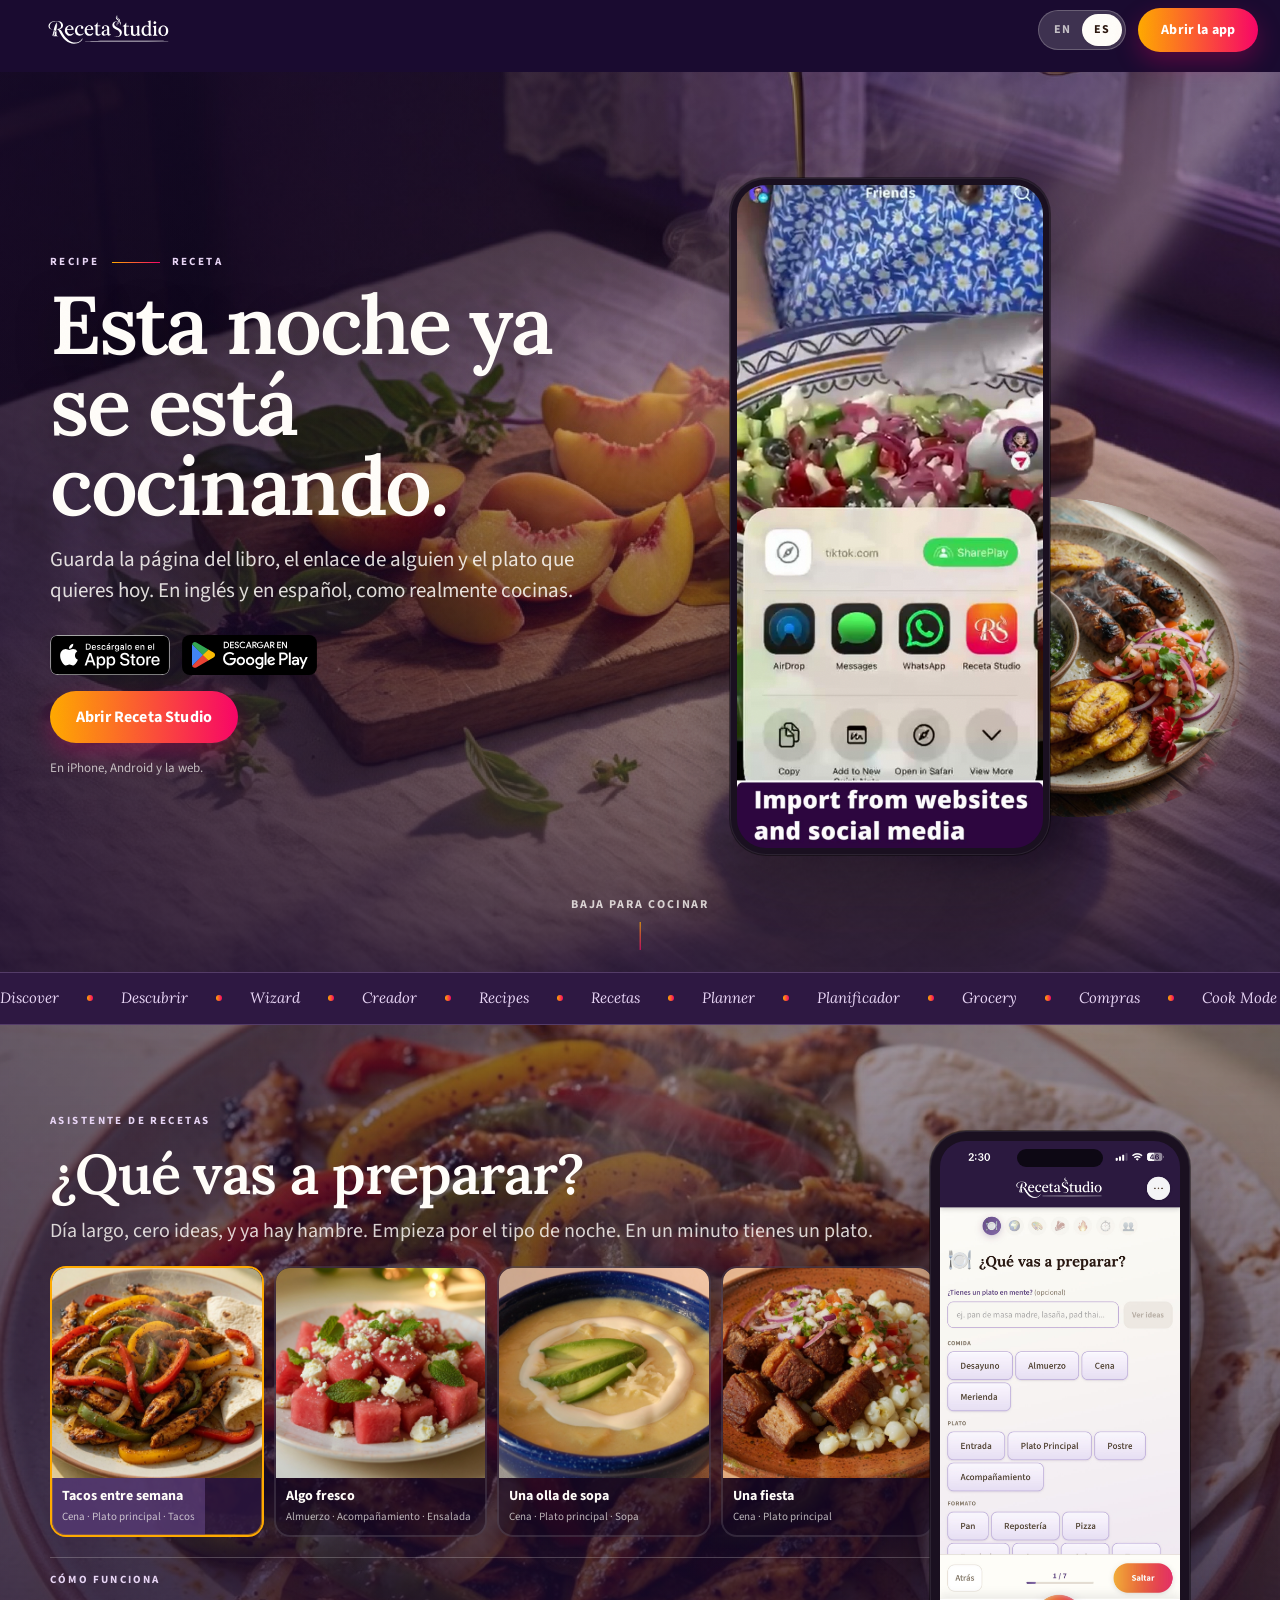
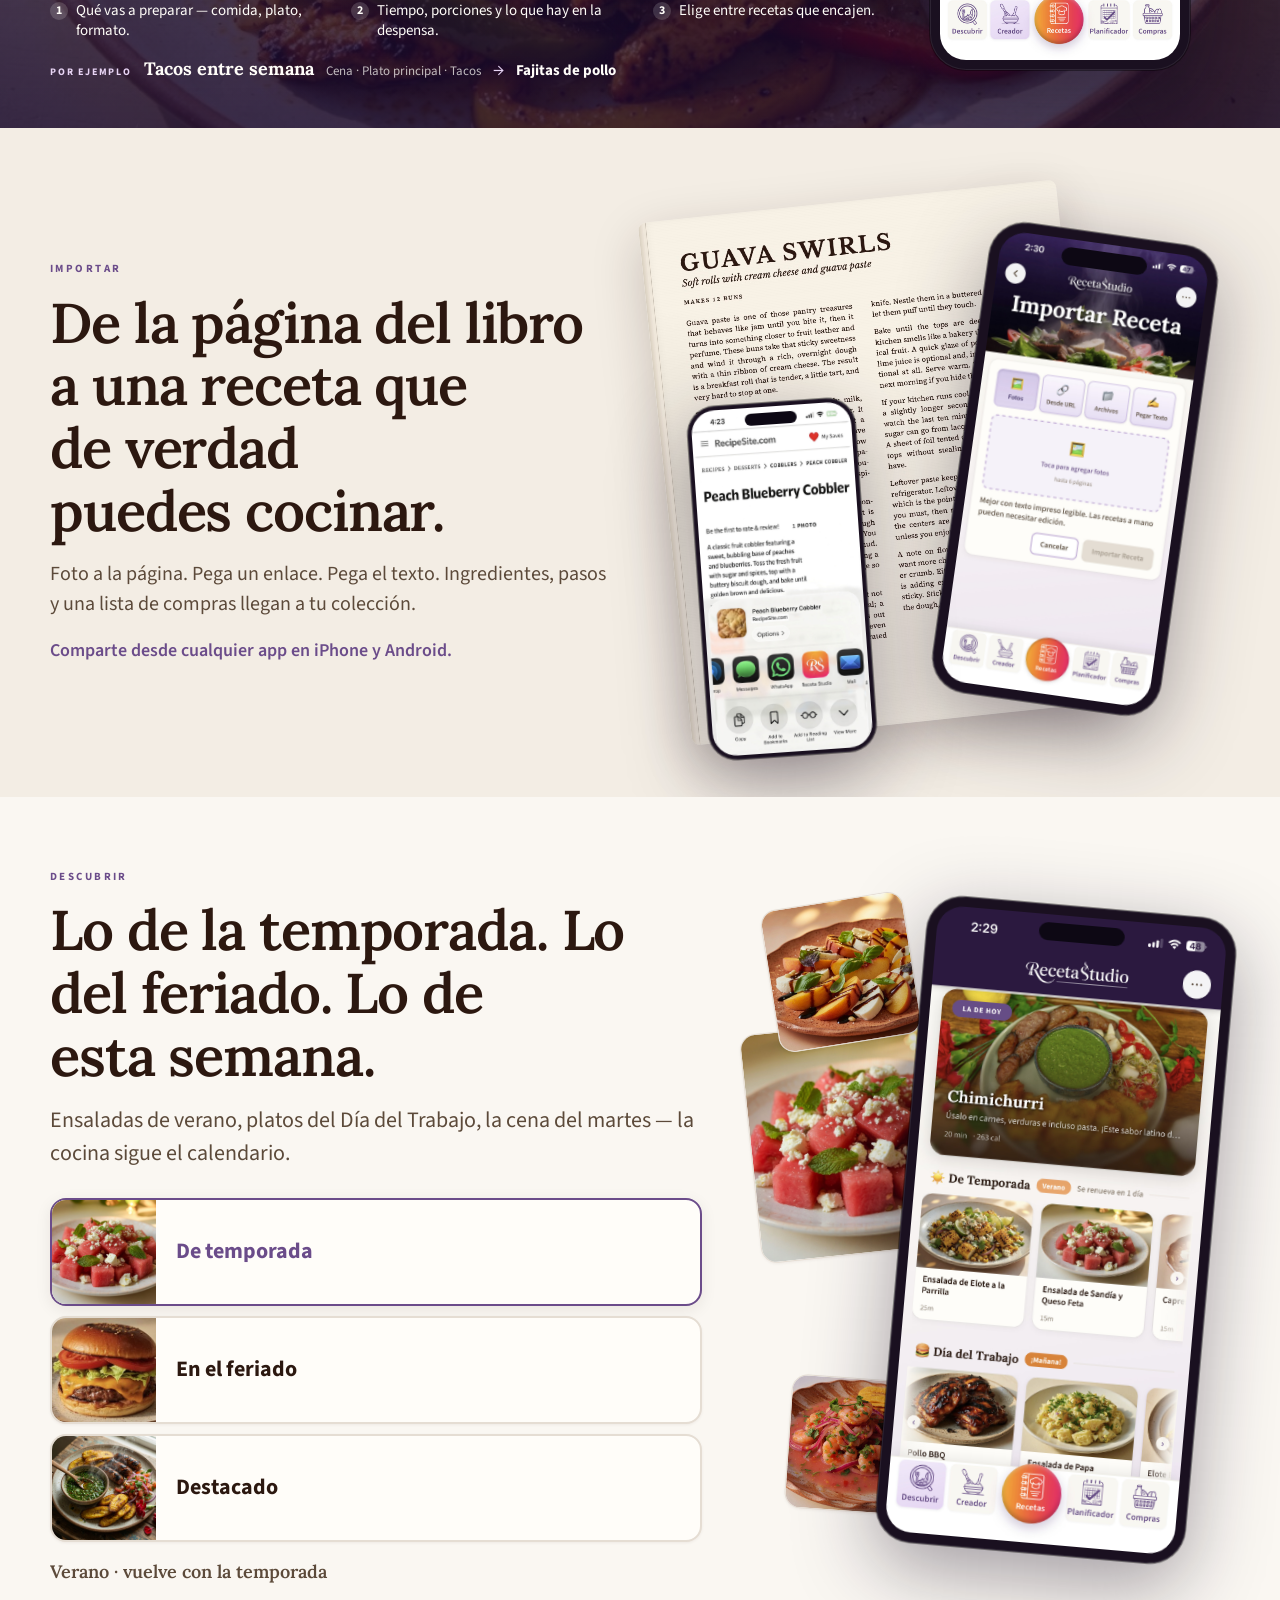
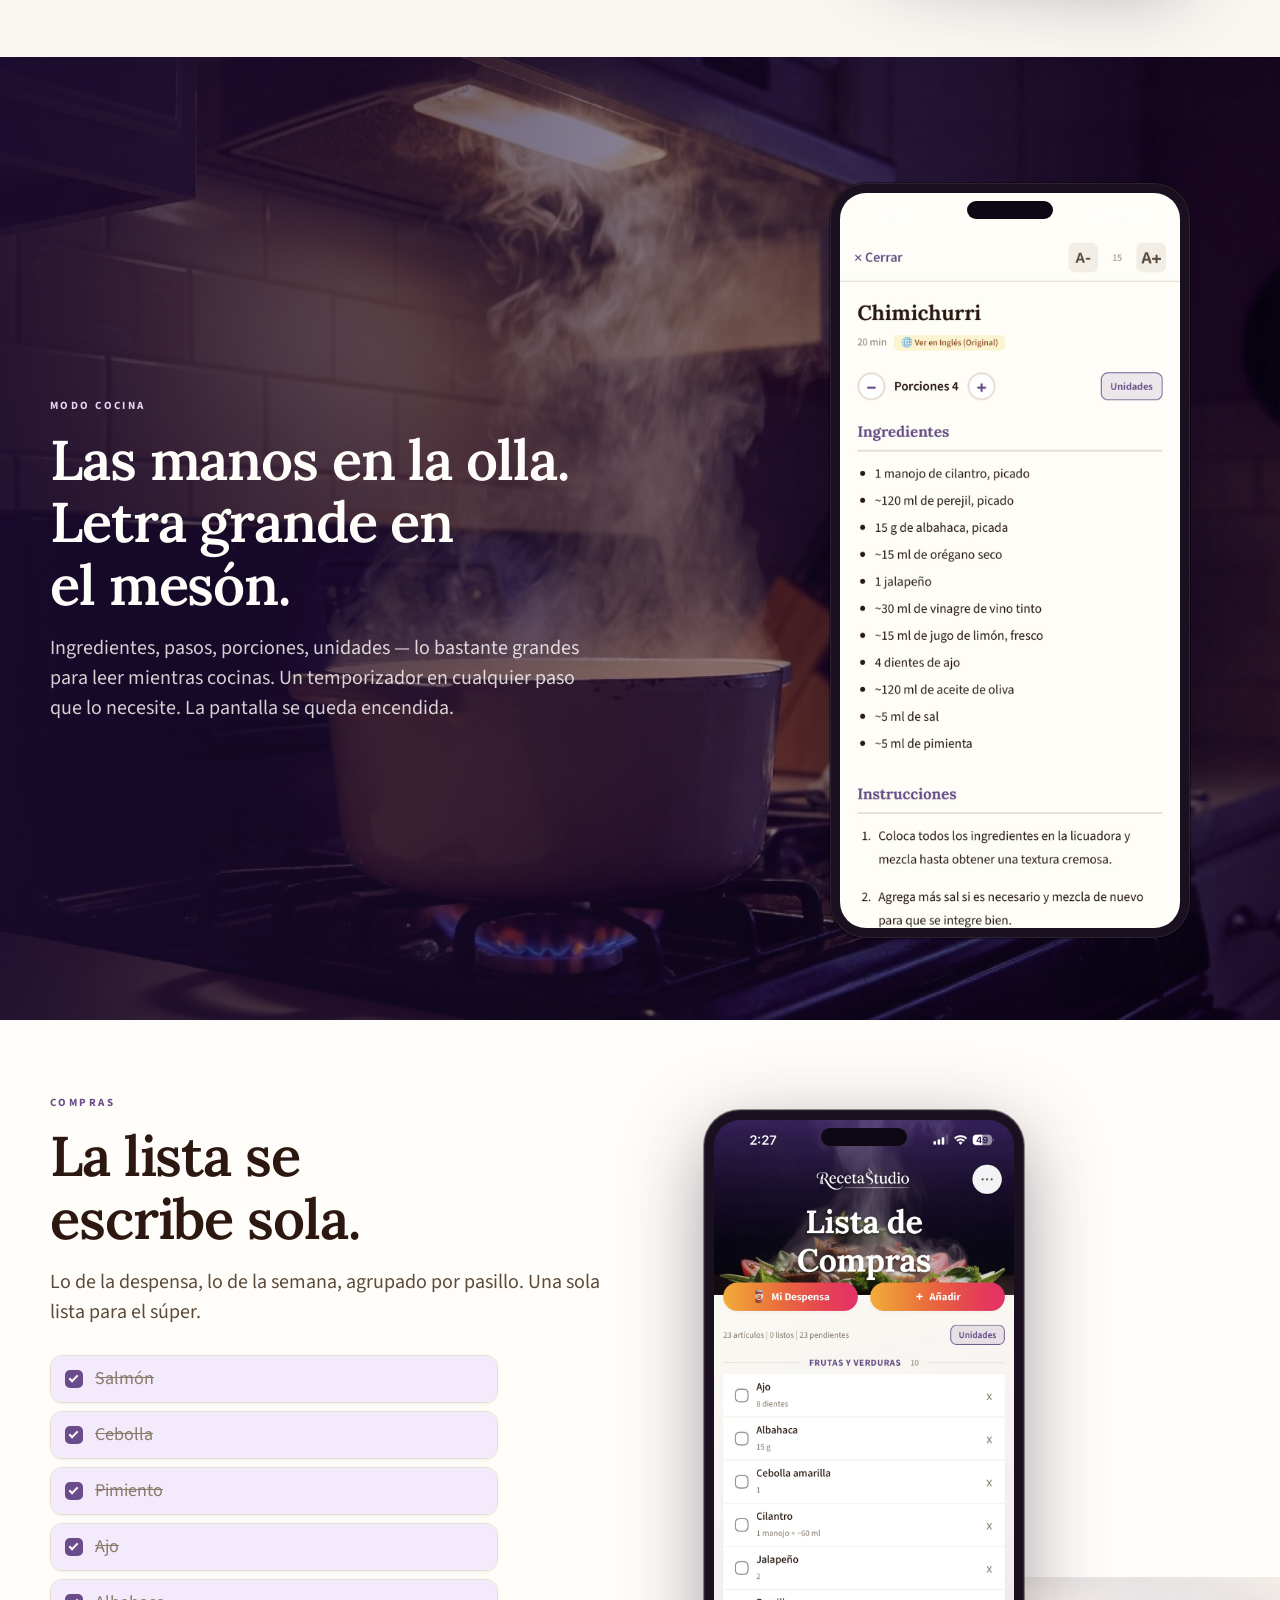
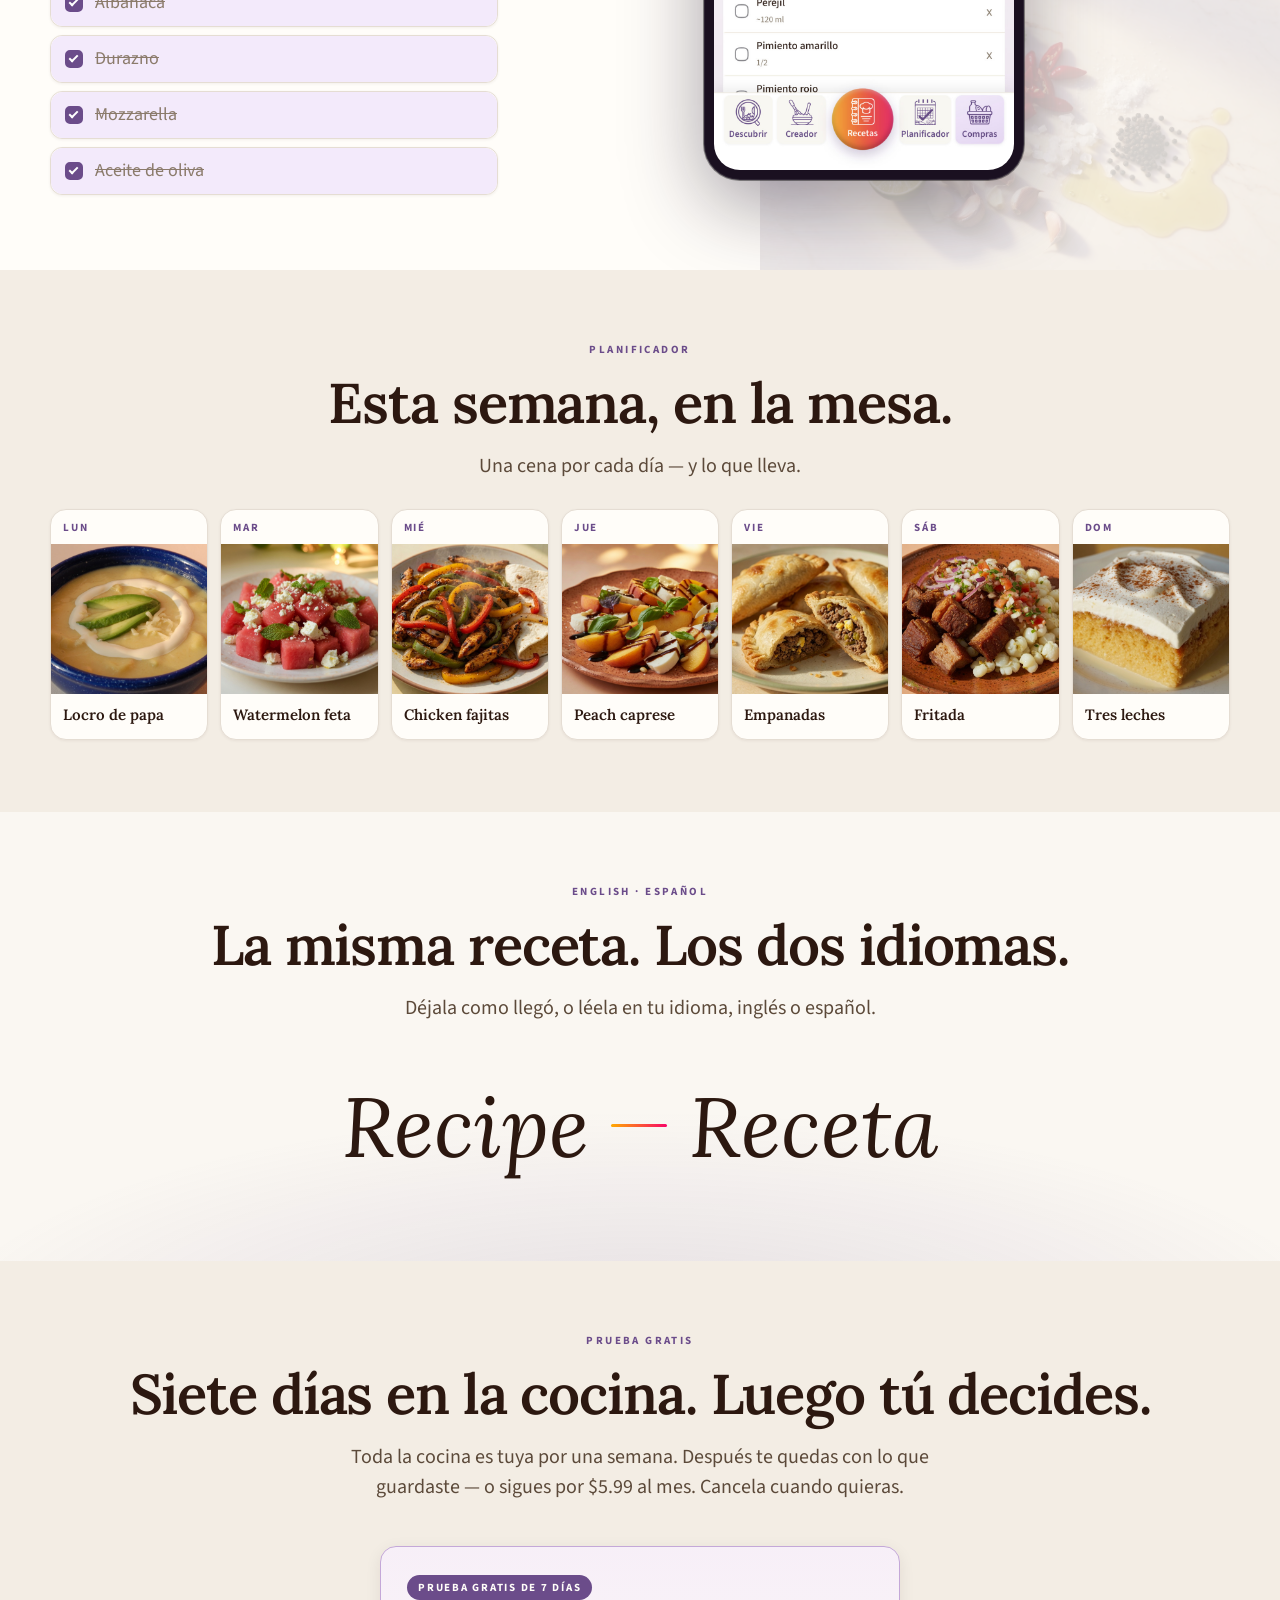
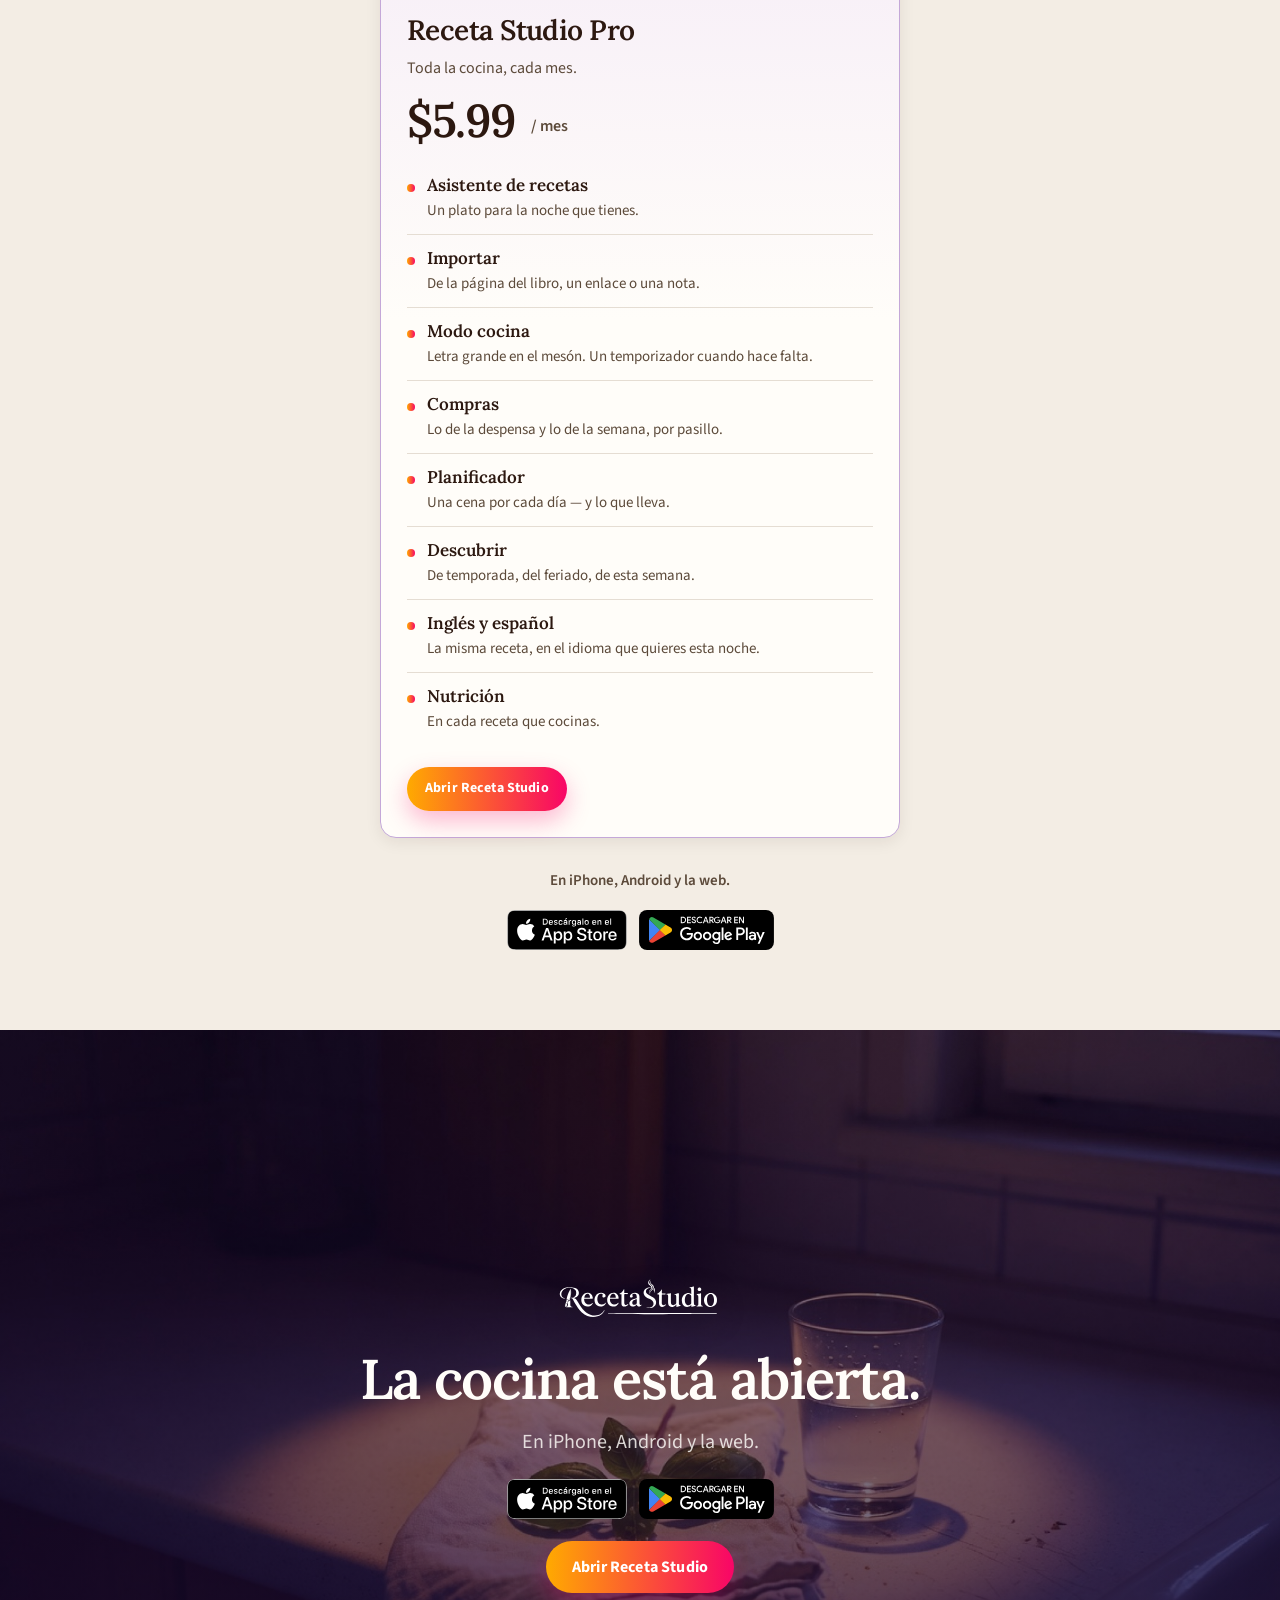
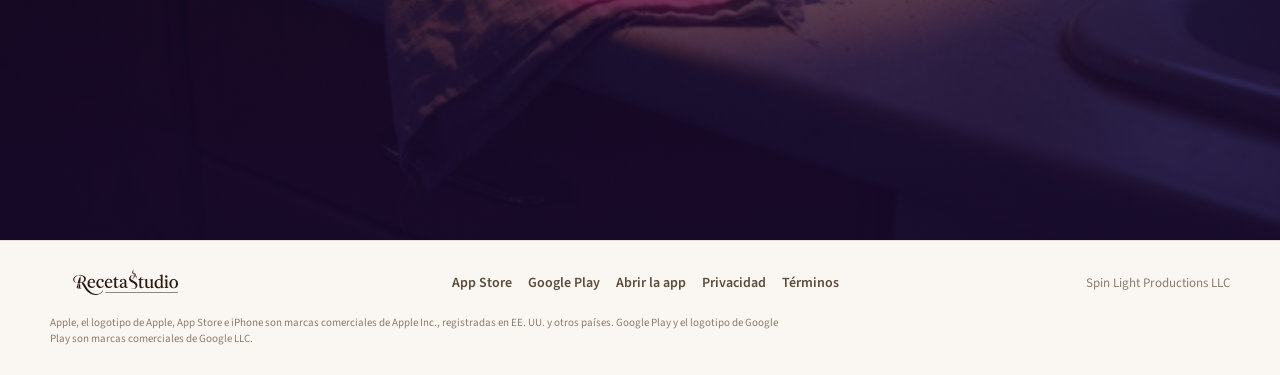
==== es/index.html @ 547cbaa6 "Add crawlable Spanish URL, app schema, and a proper share card. English stays at / and Spanish at /e" ====
<!DOCTYPE html>
<html lang="es-419">
<head>
  <meta charset="utf-8" />
  <meta name="viewport" content="width=device-width, initial-scale=1, viewport-fit=cover" />
  <base href="/" />
  <script>window.__LANG="es";</script>
  <title>Receta Studio — Recipe, conoce Receta</title>
  <meta name="description" content="Guarda la página del libro, el enlace de alguien y el plato que quieres hoy. Receta Studio es una cocina bilingüe para cocinar en inglés y en español — ahora en el App Store, Google Play y la web." />
  <meta name="theme-color" content="#1a0b30" />
  <meta name="apple-mobile-web-app-status-bar-style" content="black" />
  <meta name="color-scheme" content="dark" />
  <link rel="canonical" href="https://recetastudio.com/es/" />
  <link rel="alternate" hreflang="en-US" href="https://recetastudio.com/" />
  <link rel="alternate" hreflang="en" href="https://recetastudio.com/" />
  <link rel="alternate" hreflang="es-419" href="https://recetastudio.com/es/" />
  <link rel="alternate" hreflang="es" href="https://recetastudio.com/es/" />
  <link rel="alternate" hreflang="x-default" href="https://recetastudio.com/" />
  <link rel="preload" as="image" href="/assets/atmosphere/hero-dusk.jpg" media="(min-width: 721px)" />
  <link rel="preload" as="image" href="/assets/atmosphere/hero-steam.jpg" media="(max-width: 720px)" />

  <meta property="og:type" content="website" />
  <meta property="og:site_name" content="Receta Studio" />
  <meta property="og:locale" content="es_419" />
  <meta property="og:locale:alternate" content="en_US" />
  <meta property="og:title" content="Receta Studio — Recipe, conoce Receta" />
  <meta property="og:description" content="Dos idiomas. Una cocina. Ahora en el App Store, Google Play y la web." />
  <meta property="og:image" content="https://recetastudio.com/assets/brand/og-card.jpg" />
  <meta property="og:image:width" content="1200" />
  <meta property="og:image:height" content="630" />
  <meta property="og:image:alt" content="Un plato de chimichurri, plátanos y chorizo a la parrilla." />
  <meta property="og:url" content="https://recetastudio.com/es/" />
  <meta name="twitter:card" content="summary_large_image" />
  <meta name="twitter:title" content="Receta Studio — Recipe, conoce Receta" />
  <meta name="twitter:description" content="Dos idiomas. Una cocina. Ahora en el App Store, Google Play y la web." />
  <meta name="twitter:image" content="https://recetastudio.com/assets/brand/og-card.jpg" />
  <meta name="twitter:image:alt" content="Un plato de chimichurri, plátanos y chorizo a la parrilla." />

  <script type="application/ld+json" id="schema">
  {"@context":"https://schema.org","@graph":[{"@type":"Organization","@id":"https://recetastudio.com/#org","name":"Spin Light Productions LLC","url":"https://recetastudio.com/","logo":"https://recetastudio.com/assets/brand/icon.png"},{"@type":"WebSite","@id":"https://recetastudio.com/#website","url":"https://recetastudio.com/","name":"Receta Studio","inLanguage":["en-US","es-419"],"publisher":{"@id":"https://recetastudio.com/#org"}},{"@type":"SoftwareApplication","@id":"https://recetastudio.com/#app","name":"Receta Studio","applicationCategory":"LifestyleApplication","operatingSystem":"iOS, Android, Web","url":"https://recetastudio.com/","image":"https://recetastudio.com/assets/brand/og-card.jpg","description":"Guarda la página del libro, el enlace de alguien y el plato que quieres hoy. Receta Studio es una cocina bilingüe para cocinar en inglés y en español — ahora en el App Store, Google Play y la web.","inLanguage":["en-US","es-419"],"offers":{"@type":"Offer","price":"5.99","priceCurrency":"USD"},"author":{"@id":"https://recetastudio.com/#org"},"downloadUrl":["https://apps.apple.com/app/receta-studio/id6775508328","https://play.google.com/store/apps/details?id=com.spinlightproductions.recetastudio","https://app.recetastudio.com"],"sameAs":["https://apps.apple.com/app/receta-studio/id6775508328","https://play.google.com/store/apps/details?id=com.spinlightproductions.recetastudio"]}]}
  </script>

  <link rel="icon" type="image/png" sizes="32x32" href="/assets/brand/favicon-32.png" />
  <link rel="icon" type="image/png" sizes="16x16" href="/assets/brand/favicon-16.png" />
  <link rel="apple-touch-icon" href="/assets/brand/apple-touch-icon.png" />

  <link rel="preconnect" href="https://fonts.googleapis.com" />
  <link rel="preconnect" href="https://fonts.gstatic.com" crossorigin />
  <link href="https://fonts.googleapis.com/css2?family=Lora:ital,wght@0,500;0,600;0,700;1,500;1,600&family=Source+Sans+3:ital,wght@0,400;0,500;0,600;0,700;1,400&display=swap" rel="stylesheet" />
  <link rel="stylesheet" href="/css/site.css?v=20260906i" />
</head>
<body class="is-loading">
  <div class="loader" id="loader" aria-hidden="true">
    <img src="./assets/brand/icon.png" alt="" width="88" height="88" />
    <p>Receta Studio</p>
  </div>

  <a class="skip" href="#main">Skip to content</a>

  <header class="nav" id="nav">
    <a class="nav-brand" href="#top" aria-label="Receta Studio">
      <img class="nav-logo nav-logo-light" src="./assets/brand/logo-white.svg" alt="Receta Studio" />
      <img class="nav-logo nav-logo-ink" src="./assets/brand/logo-ink.svg" alt="" />
    </a>
    <div class="nav-end">
      <button type="button" class="lang" aria-label="English. Switch to Spanish.">
        <span class="lang-btn is-on" data-lang="en" aria-hidden="true">EN</span>
        <span class="lang-btn" data-lang="es" aria-hidden="true">ES</span>
      </button>
      <a class="btn btn-cta nav-cta" href="https://app.recetastudio.com">
        <span class="nav-cta-slot">
          <span class="nav-cta-sizer" data-nav-sizer="en" aria-hidden="true">Open the app</span>
          <span class="nav-cta-sizer" data-nav-sizer="es" aria-hidden="true">Abrir la app</span>
          <span class="nav-cta-live" data-i18n="nav.open">Open the app</span>
        </span>
      </a>
    </div>
  </header>

  <main id="main">
    <section class="hero" id="top">
      <div class="hero-media" aria-hidden="true">
        <picture>
          <source media="(max-width: 720px)" srcset="./assets/atmosphere/hero-steam.jpg" />
          <img src="./assets/atmosphere/hero-dusk.jpg" alt="" fetchpriority="high" />
        </picture>
        <div class="hero-shade"></div>
        <canvas class="hero-steam" id="steam"></canvas>
      </div>

      <div class="hero-grid">
        <div class="hero-copy">
          <p class="kicker hero-kicker">
            <span>Recipe</span>
            <span class="kicker-rule" aria-hidden="true"></span>
            <span>Receta</span>
          </p>
          <h1 class="hero-title" data-i18n="hero.title">Tonight is already cooking.</h1>
          <p class="hero-lede" data-i18n="hero.lede">Save the page from the cookbook, the link from a friend, and the dish you want tonight. English and Spanish, the way you actually cook.</p>
          <div class="hero-actions">
            <div class="store-row" data-store-row>
              <a class="store-badge store-badge-apple" href="https://apps.apple.com/app/receta-studio/id6775508328" rel="noopener noreferrer" draggable="false">
                <img data-store="apple" src="./assets/brand/badge-app-store-en.svg" width="120" height="40" alt="Download on the App Store" draggable="false" />
              </a>
              <a class="store-badge store-badge-play" href="https://play.google.com/store/apps/details?id=com.spinlightproductions.recetastudio" rel="noopener noreferrer" draggable="false">
                <img data-store="play" src="./assets/brand/badge-google-play-en.svg" width="135" height="40" alt="Get it on Google Play" draggable="false" />
              </a>
            </div>
            <a class="btn btn-cta btn-lg" href="https://app.recetastudio.com" data-i18n="hero.cta">Open Receta Studio</a>
            <p class="hero-note" data-i18n="hero.note">On iPhone, Android, and the web.</p>
          </div>
        </div>

        <div class="hero-stage">
          <img class="hero-plate" src="./assets/atmosphere/chimichurri.jpg" alt="" />
          <figure class="device device-hero">
            <div class="device-bezel">
              <span class="device-island"></span>
              <img class="hero-loop-still" src="./assets/screens/hero-loop.jpg" alt="" />
              <video
                class="hero-loop"
                src="./assets/screens/hero-loop.mp4"
                poster="./assets/screens/hero-loop.jpg"
                autoplay
                muted
                loop
                playsinline
                webkit-playsinline
                preload="auto"
                aria-label="Receta Studio: import a recipe, cook it, and shop."
              ></video>
            </div>
          </figure>
        </div>
      </div>

      <a class="scroll-cue" href="#hook" data-i18n="hero.scroll">Scroll to cook</a>
    </section>

    <div class="tape" aria-hidden="true">
      <div class="tape-track">
        <span>Discover</span><i></i>
        <span>Descubrir</span><i></i>
        <span>Wizard</span><i></i>
        <span>Creador</span><i></i>
        <span>Recipes</span><i></i>
        <span>Recetas</span><i></i>
        <span>Planner</span><i></i>
        <span>Planificador</span><i></i>
        <span>Grocery</span><i></i>
        <span>Compras</span><i></i>
        <span>Cook Mode</span><i></i>
        <span>Modo cocina</span><i></i>
        <span>Import</span><i></i>
        <span>Importar</span><i></i>
        <span>Discover</span><i></i>
        <span>Descubrir</span><i></i>
        <span>Wizard</span><i></i>
        <span>Creador</span><i></i>
        <span>Recipes</span><i></i>
        <span>Recetas</span><i></i>
        <span>Planner</span><i></i>
        <span>Planificador</span><i></i>
        <span>Grocery</span><i></i>
        <span>Compras</span><i></i>
        <span>Cook Mode</span><i></i>
        <span>Modo cocina</span><i></i>
        <span>Import</span><i></i>
        <span>Importar</span><i></i>
      </div>
    </div>

    <section class="hook" id="hook">
      <div class="hook-bg" id="hookBg">
        <img src="./assets/food/fajitas.jpg" alt="" id="hookImg" />
        <div class="hook-bg-shade"></div>
      </div>
      <div class="wrap hook-inner hook-layout">
        <div class="hook-copy">
          <p class="kicker kicker-on-dark" data-i18n="hook.kicker">Recipe Wizard</p>
          <h2 class="display display-on-dark" data-i18n="hook.title">What are you making?</h2>
          <p class="lede lede-on-dark" data-i18n="hook.hint">Long day, empty idea, and people are already hungry. Start with the kind of night it is. You’ll have a dish in a&nbsp;minute.</p>
        </div>

        <figure class="device device-wizard">
          <div class="device-bezel">
            <span class="device-island"></span>
            <img data-screen="wizard" src="./assets/screens/wizard.jpg" alt="Recipe Wizard: What are you making? Meal, course, and format chips." />
          </div>
        </figure>

        <div class="moods" role="list">
          <button class="mood is-on" type="button" role="listitem" data-dish="tacos" aria-pressed="true">
            <span class="mood-photo"><img src="./assets/food/fajitas.jpg" alt="" /></span>
            <span class="mood-copy">
              <strong data-i18n="dish.tacos.label">Weeknight tacos</strong>
              <em data-i18n="dish.tacos.meta">Dinner · Main · Tacos</em>
            </span>
          </button>
          <button class="mood" type="button" role="listitem" data-dish="cool" aria-pressed="false">
            <span class="mood-photo"><img src="./assets/food/watermelon.jpg" alt="" /></span>
            <span class="mood-copy">
              <strong data-i18n="dish.cool.label">Something cool</strong>
              <em data-i18n="dish.cool.meta">Lunch · Side · Salad</em>
            </span>
          </button>
          <button class="mood" type="button" role="listitem" data-dish="soup" aria-pressed="false">
            <span class="mood-photo"><img src="./assets/food/locro.jpg" alt="" /></span>
            <span class="mood-copy">
              <strong data-i18n="dish.soup.label">A pot of soup</strong>
              <em data-i18n="dish.soup.meta">Dinner · Main · Soup</em>
            </span>
          </button>
          <button class="mood" type="button" role="listitem" data-dish="feast" aria-pressed="false">
            <span class="mood-photo"><img src="./assets/food/fritada.jpg" alt="" /></span>
            <span class="mood-copy">
              <strong data-i18n="dish.feast.label">A feast</strong>
              <em data-i18n="dish.feast.meta">Dinner · Main</em>
            </span>
          </button>
        </div>

        <aside class="hook-bar" id="hookCard">
          <p class="hook-card-kicker" data-i18n="hook.cardKicker">How it works</p>
          <ol class="hook-steps">
            <li data-i18n="hook.step1">What you’re making — meal, course, format.</li>
            <li data-i18n="hook.step2">Time, servings, and what’s in the pantry.</li>
            <li data-i18n="hook.step3">Choose from recipes that fit.</li>
          </ol>
          <p class="hook-example">
            <span class="hook-example-kicker" data-i18n="hook.exampleKicker">For example</span>
            <strong id="hookExampleLabel">Weeknight tacos</strong>
            <span id="hookExampleMeta">Dinner · Main · Tacos</span>
            <span class="hook-example-arrow" aria-hidden="true">→</span>
            <span id="hookExampleResult">Chicken fajitas</span>
          </p>
        </aside>
      </div>
    </section>

    <section class="chapter import" id="import">
      <div class="wrap chapter-grid">
        <div class="chapter-copy">
          <p class="kicker" data-i18n="import.kicker">Import</p>
          <h2 class="display" data-i18n="import.title">From a cookbook page to a recipe you can actually&nbsp;cook.</h2>
          <p class="lede" data-i18n="import.body">Snap the page. Paste a link. Paste the text. Ingredients, steps, and a grocery&nbsp;list land in your&nbsp;collection.</p>
          <p class="aside-line" data-i18n="import.share">Share from any app on iPhone and Android.</p>
        </div>
        <div class="import-stage">
          <figure class="book">
            <img src="./assets/cookbook/page.jpg" alt="A cookbook page for Guava Swirls, original recipe copy." />
          </figure>
          <figure class="device device-import">
            <div class="device-bezel">
              <span class="device-island"></span>
              <img data-screen="import" src="./assets/screens/import.jpg" alt="Import Recipe: Photos, From URL, Files, or Paste Text." />
            </div>
          </figure>
          <figure class="device device-share">
            <div class="device-bezel">
              <span class="device-island"></span>
              <img src="./assets/screens/share.jpg" alt="Share to Receta Studio from a recipe site on iPhone and Android." />
            </div>
          </figure>
        </div>
      </div>
    </section>

    <section class="chapter discover" id="discover">
      <div class="wrap discover-grid">
        <div class="chapter-copy">
          <p class="kicker" data-i18n="discover.kicker">Discover</p>
          <h2 class="display" data-i18n="discover.title">What’s in season. What’s on the holiday. What’s for this&nbsp;week.</h2>
          <p class="lede" data-i18n="discover.body">Summer salads, Labor Day plates, Tuesday&nbsp;dinner — the kitchen follows the&nbsp;calendar.</p>
          <div class="lenses" role="list">
            <button class="lens is-on" type="button" role="listitem" data-band="season" aria-pressed="true">
              <span class="lens-photo"><img src="./assets/food/watermelon.jpg" alt="" /></span>
              <strong data-i18n="discover.lens.season">In season</strong>
            </button>
            <button class="lens" type="button" role="listitem" data-band="holiday" aria-pressed="false">
              <span class="lens-photo"><img src="./assets/food/cheeseburger.jpg" alt="" /></span>
              <strong data-i18n="discover.lens.holiday">On the holiday</strong>
            </button>
            <button class="lens" type="button" role="listitem" data-band="featured" aria-pressed="false">
              <span class="lens-photo"><img src="./assets/atmosphere/chimichurri.jpg" alt="" /></span>
              <strong data-i18n="discover.lens.featured">Featured</strong>
            </button>
          </div>
          <p class="discover-live" id="discoverLive" data-i18n="discover.live.season" aria-live="polite">Summer · refreshes with the season</p>
        </div>
        <div class="discover-stage" data-band="season">
          <div class="rail" tabindex="0" aria-label="Dishes from Discover">
            <figure class="rail-card plate-1" data-band="season">
              <img src="./assets/food/watermelon.jpg" alt="Watermelon feta salad" />
              <figcaption>Watermelon feta</figcaption>
            </figure>
            <figure class="rail-card plate-2" data-band="season">
              <img src="./assets/food/peach-caprese.jpg" alt="Peach caprese" />
              <figcaption>Peach caprese</figcaption>
            </figure>
            <figure class="rail-card plate-3" data-band="season">
              <img src="./assets/food/ceviche.jpg" alt="Shrimp ceviche" />
              <figcaption>Ceviche de camarón</figcaption>
            </figure>
            <figure class="rail-card plate-1" data-band="holiday">
              <img src="./assets/food/cheeseburger.jpg" alt="Classic cheeseburger" />
              <figcaption>Cheeseburgers</figcaption>
            </figure>
            <figure class="rail-card plate-2" data-band="holiday">
              <img src="./assets/food/bbq-chicken.jpg" alt="BBQ chicken thighs" />
              <figcaption>BBQ chicken</figcaption>
            </figure>
            <figure class="rail-card plate-3" data-band="holiday">
              <img src="./assets/food/potato-salad.jpg" alt="Potato salad" />
              <figcaption>Potato salad</figcaption>
            </figure>
            <figure class="rail-card plate-1" data-band="featured">
              <img src="./assets/atmosphere/chimichurri.jpg" alt="Chimichurri plate" />
              <figcaption>Chimichurri</figcaption>
            </figure>
            <figure class="rail-card plate-2" data-band="featured">
              <img src="./assets/food/chiles-rellenos.jpg" alt="Chiles rellenos" />
              <figcaption>Chiles rellenos</figcaption>
            </figure>
            <figure class="rail-card plate-3" data-band="featured">
              <img src="./assets/food/tres-leches.jpg" alt="Tres leches cake" />
              <figcaption>Tres leches</figcaption>
            </figure>
          </div>
          <figure class="device device-discover">
            <div class="device-bezel">
              <span class="device-island"></span>
              <img data-screen="discover" src="./assets/screens/discover.jpg?v=20260906g" alt="Discover: Chimichurri, In Season, and Labor Day." />
            </div>
          </figure>
        </div>
      </div>
    </section>

    <section class="chapter cook" id="cook">
      <div class="cook-media" aria-hidden="true">
        <img src="./assets/atmosphere/steam-pot.jpg" alt="" />
        <div class="cook-shade"></div>
      </div>
      <div class="wrap cook-grid">
        <div class="chapter-copy">
          <p class="kicker kicker-on-dark" data-i18n="cook.kicker">Cook Mode</p>
          <h2 class="display display-on-dark" data-i18n="cook.title">Hands on the pan. Big type on the&nbsp;counter.</h2>
          <p class="lede lede-on-dark" data-i18n="cook.body">Ingredients, steps, servings, units — large enough to read while you cook. A timer on any step that needs one. The screen stays&nbsp;on.</p>
        </div>
        <figure class="device">
          <div class="device-bezel">
            <span class="device-island"></span>
            <img data-screen="cook" src="./assets/screens/cook.jpg" alt="Cook Mode for Peach Caprese: bigger type, servings, units, ingredients, and steps." />
          </div>
        </figure>
      </div>
    </section>

    <section class="chapter grocery" id="grocery">
      <div class="grocery-media" aria-hidden="true">
        <img src="./assets/atmosphere/ingredients.jpg" alt="" />
      </div>
      <div class="wrap chapter-grid grocery-grid">
        <div class="chapter-copy">
          <p class="kicker" data-i18n="grocery.kicker">Grocery</p>
          <h2 class="display" data-i18n="grocery.title">The list writes&nbsp;itself.</h2>
          <p class="lede" data-i18n="grocery.body">What’s in the pantry, what’s on the week, grouped by aisle. One list for the&nbsp;store.</p>
          <ul class="glist" id="glist">
            <li><i></i><span data-i18n="g.salmon">Salmon</span></li>
            <li><i></i><span data-i18n="g.onion">Onions</span></li>
            <li><i></i><span data-i18n="g.pepper">Bell pepper</span></li>
            <li><i></i><span data-i18n="g.garlic">Garlic</span></li>
            <li><i></i><span data-i18n="g.basil">Basil</span></li>
            <li><i></i><span data-i18n="g.peach">Peach</span></li>
            <li><i></i><span data-i18n="g.mozz">Mozzarella</span></li>
            <li><i></i><span data-i18n="g.oil">Olive oil</span></li>
          </ul>
        </div>
        <figure class="device">
          <div class="device-bezel">
            <span class="device-island"></span>
            <img data-screen="grocery" src="./assets/screens/grocery.jpg" alt="Grocery list with pantry items and shopping list." />
          </div>
        </figure>
      </div>
    </section>

    <section class="chapter plan" id="plan">
      <div class="wrap">
        <div class="chapter-copy chapter-copy-center">
          <p class="kicker" data-i18n="plan.kicker">Planner</p>
          <h2 class="display" data-i18n="plan.title">This week, on the&nbsp;table.</h2>
          <p class="lede" data-i18n="plan.body">A dinner on each&nbsp;day — and what’s in&nbsp;it.</p>
        </div>
        <div class="week" role="list">
          <article class="day" role="listitem">
            <h3 data-i18n="day.mon">Mon</h3>
            <div class="day-photo">
              <img src="./assets/food/locro.jpg" alt="" draggable="false" />
            </div>
            <p>Locro de papa</p>
          </article>
          <article class="day" role="listitem">
            <h3 data-i18n="day.tue">Tue</h3>
            <div class="day-photo">
              <img src="./assets/food/watermelon.jpg" alt="" draggable="false" />
            </div>
            <p>Watermelon feta</p>
          </article>
          <article class="day" role="listitem">
            <h3 data-i18n="day.wed">Wed</h3>
            <div class="day-photo">
              <img src="./assets/food/fajitas.jpg" alt="" draggable="false" />
            </div>
            <p>Chicken fajitas</p>
          </article>
          <article class="day" role="listitem">
            <h3 data-i18n="day.thu">Thu</h3>
            <div class="day-photo">
              <img src="./assets/food/peach-caprese.jpg" alt="" draggable="false" />
            </div>
            <p>Peach caprese</p>
          </article>
          <article class="day" role="listitem">
            <h3 data-i18n="day.fri">Fri</h3>
            <div class="day-photo">
              <img src="./assets/food/empanadas.jpg" alt="" draggable="false" />
            </div>
            <p>Empanadas</p>
          </article>
          <article class="day" role="listitem">
            <h3 data-i18n="day.sat">Sat</h3>
            <div class="day-photo">
              <img src="./assets/food/fritada.jpg" alt="" draggable="false" />
            </div>
            <p>Fritada</p>
          </article>
          <article class="day" role="listitem">
            <h3 data-i18n="day.sun">Sun</h3>
            <div class="day-photo">
              <img src="./assets/food/tres-leches.jpg" alt="" draggable="false" />
            </div>
            <p>Tres leches</p>
          </article>
        </div>
      </div>
    </section>

    <section class="bilingual" id="languages">
      <div class="wrap bilingual-grid">
        <p class="kicker" data-i18n="lang.kicker">English · Español</p>
        <h2 class="display" data-i18n="lang.title">Same&nbsp;recipe. Both&nbsp;languages.</h2>
        <p class="lede" data-i18n="lang.body">Keep it how it arrived, or read it in your native&nbsp;language, English&nbsp;or&nbsp;Spanish.</p>
        <div class="lang-pair" aria-hidden="true">
          <span>Recipe</span>
          <span class="lang-pair-rule"></span>
          <span>Receta</span>
        </div>
      </div>
    </section>

    <section class="pricing" id="pricing">
      <div class="wrap pricing-inner">
        <p class="kicker" data-i18n="price.kicker">Free Trial</p>
        <h2 class="display" data-i18n="price.title">Seven days in the&nbsp;kitchen. Then you&nbsp;decide.</h2>
        <p class="lede" data-i18n="price.body">The whole kitchen is yours for a week. After that, keep what you saved — or keep going for $5.99 a month. Cancel anytime.</p>

        <div class="price-cols">
          <article class="price-card is-pro">
            <p class="price-badge" data-i18n="price.badge">7-Day Free Trial</p>
            <h3 data-i18n="price.pro.title">Receta Studio Pro</h3>
            <p class="price-card-lede" data-i18n="price.pro.body">The whole kitchen, every month.</p>
            <p class="price-amt">$5.99 <span data-i18n="price.per">/ month</span></p>
            <ul class="price-list price-list-pro">
              <li>
                <strong data-i18n="price.feat.wizard.name">Recipe Wizard</strong>
                <span data-i18n="price.feat.wizard.body">A dish for the night you’re having.</span>
              </li>
              <li>
                <strong data-i18n="price.feat.import.name">Import</strong>
                <span data-i18n="price.feat.import.body">From a cookbook page, a link, or a note.</span>
              </li>
              <li>
                <strong data-i18n="price.feat.cook.name">Cook Mode</strong>
                <span data-i18n="price.feat.cook.body">Big type on the counter. A timer when you need one.</span>
              </li>
              <li>
                <strong data-i18n="price.feat.grocery.name">Grocery</strong>
                <span data-i18n="price.feat.grocery.body">What’s in the pantry and on the week, by aisle.</span>
              </li>
              <li>
                <strong data-i18n="price.feat.plan.name">Planner</strong>
                <span data-i18n="price.feat.plan.body">Dinner on each day — and what’s in it.</span>
              </li>
              <li>
                <strong data-i18n="price.feat.discover.name">Discover</strong>
                <span data-i18n="price.feat.discover.body">In season, on the holiday, for this week.</span>
              </li>
              <li>
                <strong data-i18n="price.feat.lang.name">English and Spanish</strong>
                <span data-i18n="price.feat.lang.body">The same recipe, in the language you want tonight.</span>
              </li>
              <li>
                <strong data-i18n="price.feat.nutrition.name">Nutrition</strong>
                <span data-i18n="price.feat.nutrition.body">On every recipe you cook.</span>
              </li>
            </ul>
            <a class="btn btn-cta" href="https://app.recetastudio.com" data-i18n="price.cta">Open Receta Studio</a>
          </article>
        </div>

        <p class="pricing-note" data-i18n="price.note">On iPhone, Android, and the web.</p>
        <div class="store-row store-row-center" data-store-row>
          <a class="store-badge store-badge-apple" href="https://apps.apple.com/app/receta-studio/id6775508328" rel="noopener noreferrer" draggable="false">
            <img data-store="apple" src="./assets/brand/badge-app-store-en.svg" width="120" height="40" alt="Download on the App Store" draggable="false" />
          </a>
          <a class="store-badge store-badge-play" href="https://play.google.com/store/apps/details?id=com.spinlightproductions.recetastudio" rel="noopener noreferrer" draggable="false">
            <img data-store="play" src="./assets/brand/badge-google-play-en.svg" width="135" height="40" alt="Get it on Google Play" draggable="false" />
          </a>
        </div>
      </div>
    </section>

    <section class="close" id="open">
      <div class="close-media" aria-hidden="true">
        <img src="./assets/atmosphere/night-counter.jpg" alt="" />
        <div class="close-shade"></div>
      </div>
      <div class="wrap close-inner">
        <img class="close-logo" src="./assets/brand/logo-white.svg" alt="Receta Studio" />
        <h2 class="display display-on-dark" data-i18n="cta.title">The kitchen’s&nbsp;open.</h2>
        <p class="lede lede-on-dark" data-i18n="cta.body">On iPhone, Android, and the&nbsp;web.</p>
        <div class="store-row store-row-center" data-store-row>
          <a class="store-badge store-badge-apple" href="https://apps.apple.com/app/receta-studio/id6775508328" rel="noopener noreferrer" draggable="false">
            <img data-store="apple" src="./assets/brand/badge-app-store-en.svg" width="120" height="40" alt="Download on the App Store" draggable="false" />
          </a>
          <a class="store-badge store-badge-play" href="https://play.google.com/store/apps/details?id=com.spinlightproductions.recetastudio" rel="noopener noreferrer" draggable="false">
            <img data-store="play" src="./assets/brand/badge-google-play-en.svg" width="135" height="40" alt="Get it on Google Play" draggable="false" />
          </a>
        </div>
        <a class="btn btn-cta btn-lg" href="https://app.recetastudio.com" data-i18n="cta.button">Open Receta Studio</a>
      </div>
    </section>
  </main>

  <footer class="foot">
    <div class="wrap foot-grid">
      <a class="foot-brand" href="#top">
        <img src="./assets/brand/logo-ink.svg" alt="Receta Studio" />
      </a>
      <nav class="foot-links">
        <a href="https://apps.apple.com/app/receta-studio/id6775508328" rel="noopener noreferrer" data-i18n="foot.apple">App Store</a>
        <a href="https://play.google.com/store/apps/details?id=com.spinlightproductions.recetastudio" rel="noopener noreferrer" data-i18n="foot.play">Google Play</a>
        <a href="https://app.recetastudio.com" data-i18n="nav.open">Open the app</a>
        <a href="https://spinlightproductions.com/privacy.html" rel="noopener noreferrer" data-i18n="foot.privacy">Privacy</a>
        <a href="https://spinlightproductions.com/terms.html" rel="noopener noreferrer" data-i18n="foot.terms">Terms</a>
      </nav>
      <p class="foot-made">Spin Light Productions LLC</p>
      <p class="foot-legal" data-i18n="foot.legal">Apple, the Apple logo, App Store, and iPhone are trademarks of Apple Inc., registered in the U.S. and other countries. Google Play and the Google Play logo are trademarks of Google LLC.</p>
    </div>
  </footer>

  <script src="/js/site.js?v=20260906i"></script>
</body>
</html>
---- css/site.css ----
:root {
  --cream: #FAF7F2;
  --parch: #F3EDE4;
  --white: #FFFDF9;
  --ink: #2C1810;
  --ink2: #5C4A3A;
  --ink3: #8B7B6B;
  --accent: #6B4C8A;
  --accent-dk: #5A3D76;
  --accent-lt: #E8D5F5;
  --accent-bdr: #C4A8D8;
  --accent-deep: #2E1842;
  --banner-top: #321a56;
  --banner-bottom: #1a0b30;
  --bdr: #E5DDD3;
  --cta-a: #FFAA00;
  --cta-b: #F80567;
  --r: 12px;
  --rl: 16px;
  --shadow-sm: 0 1px 3px rgba(44, 24, 16, 0.06);
  --shadow-md: 0 4px 16px rgba(44, 24, 16, 0.08);
  --shadow-lg: 0 18px 50px rgba(44, 24, 16, 0.22);
  --font-body: "Source Sans 3", "Segoe UI", sans-serif;
  --font-display: "Lora", Georgia, serif;
  --nav-h: 72px;
  --wrap: min(1180px, calc(100% - 40px));
  --ease: cubic-bezier(0.22, 1, 0.36, 1);
}

*,
*::before,
*::after { box-sizing: border-box; }

html {
  scroll-behavior: smooth;
  background: var(--banner-bottom);
  background-color: #1a0b30;
  scroll-padding-top: calc(var(--nav-h) + env(safe-area-inset-top, 0px));
}

html, body { min-height: 100%; min-height: 100dvh; }

body {
  margin: 0;
  color: var(--ink);
  font-family: var(--font-body);
  font-size: 18px;
  line-height: 1.5;
  background: var(--banner-bottom);
  background-color: #1a0b30;
  isolation: isolate;
  text-rendering: optimizeLegibility;
  -webkit-font-smoothing: antialiased;
}

body.is-loading { overflow: hidden; }

img { max-width: 100%; display: block; }
button, a { font: inherit; }
button { cursor: pointer; background: none; border: 0; color: inherit; }

::selection {
  background: var(--accent);
  color: var(--white);
}

.skip {
  position: absolute;
  width: 1px;
  height: 1px;
  padding: 0;
  margin: -1px;
  overflow: hidden;
  clip: rect(0, 0, 0, 0);
  white-space: nowrap;
  border: 0;
  z-index: 80;
}
.skip:focus {
  width: auto;
  height: auto;
  margin: 0;
  clip: auto;
  left: 12px;
  top: 12px;
  padding: 8px 12px;
  border-radius: 8px;
  background: var(--white);
  color: var(--ink);
}

.wrap { width: var(--wrap); margin-inline: auto; }

/* Loader */
.loader {
  position: fixed;
  inset: 0;
  z-index: 100;
  display: grid;
  place-content: center;
  place-items: center;
  gap: 14px;
  background: var(--accent-deep);
  color: var(--white);
  transition: opacity 0.6s var(--ease), visibility 0.6s;
}
.loader img {
  width: 88px;
  height: 88px;
  border-radius: 22px;
  animation: pulse 1.4s var(--ease) infinite;
}
.loader p {
  margin: 0;
  font-family: var(--font-display);
  letter-spacing: 0.04em;
}
body:not(.is-loading) .loader {
  opacity: 0;
  visibility: hidden;
  pointer-events: none;
}
@keyframes pulse {
  0%, 100% { transform: scale(1); filter: brightness(1); }
  50% { transform: scale(1.04); filter: brightness(1.08); }
}

/* Type */
.kicker {
  margin: 0 0 14px;
  font-size: 11px;
  font-weight: 700;
  letter-spacing: 0.22em;
  text-transform: uppercase;
  color: var(--accent);
}
.kicker-on-dark { color: var(--accent-lt); }
.display {
  margin: 0 0 16px;
  font-family: var(--font-display);
  font-weight: 600;
  font-size: clamp(32px, 5vw, 56px);
  line-height: 1.12;
  letter-spacing: -0.02em;
}
.display-on-dark { color: var(--white); }
.lede {
  margin: 0;
  max-width: 38rem;
  color: var(--ink2);
  font-size: clamp(17px, 2vw, 20px);
}
.lede-on-dark { color: rgba(255, 253, 249, 0.82); }

/* Buttons */
.btn {
  display: inline-flex;
  align-items: center;
  justify-content: center;
  min-height: 44px;
  padding: 0 18px;
  border-radius: 999px;
  text-decoration: none;
  font-weight: 700;
  font-size: 14px;
  letter-spacing: 0.01em;
  transition: transform 0.2s var(--ease), filter 0.2s;
}
.btn:hover { transform: translateY(-1px); }
.btn:active { transform: translateY(0); }
.btn-cta {
  color: #fff;
  background: linear-gradient(90deg, var(--cta-a), var(--cta-b));
  box-shadow: 0 10px 24px rgba(248, 5, 103, 0.28);
}
.btn-cta:hover { filter: brightness(1.05); }
.btn-lg { min-height: 52px; padding: 0 26px; font-size: 16px; }

.store-row {
  display: flex;
  align-items: center;
  flex-wrap: wrap;
  gap: 8px 12px;
  user-select: none;
  -webkit-user-select: none;
}
.store-row-center { justify-content: center; }
.store-badge {
  display: inline-flex;
  align-items: center;
  flex: none;
  line-height: 0;
  border-radius: 8px;
  overflow: hidden;
  cursor: pointer;
  user-select: none;
  -webkit-user-select: none;
  -webkit-user-drag: none;
  -webkit-touch-callout: none;
}
.store-badge img {
  display: block;
  height: 40px;
  width: auto;
  pointer-events: none;
  user-select: none;
  -webkit-user-drag: none;
}
.store-badge-apple img { width: 120px; }
.store-badge-play img { width: 135px; }
.store-badge:focus-visible {
  outline: 2px solid var(--cta-a);
  outline-offset: 4px;
}

/* Nav */
.nav {
  position: sticky;
  top: 0;
  z-index: 50;
  display: flex;
  align-items: center;
  justify-content: space-between;
  gap: 12px;
  padding: env(safe-area-inset-top, 0px) 22px 12px;
  min-height: calc(var(--nav-h) + env(safe-area-inset-top, 0px));
  background: #1a0b30;
  box-shadow: 0 -160px 0 160px #1a0b30;
  transition: background 0.35s var(--ease), box-shadow 0.35s;
}
.nav-brand { display: flex; align-items: center; height: 38px; }
.nav-logo { height: 32px; width: auto; }
.nav-logo-ink { display: none; }
.nav-end { display: flex; align-items: center; gap: 12px; }
.lang {
  display: flex;
  padding: 3px;
  border-radius: 999px;
  background: rgba(255, 253, 249, 0.16);
  border: 1px solid rgba(255, 253, 249, 0.22);
  cursor: pointer;
}
.lang-btn {
  display: inline-flex;
  align-items: center;
  justify-content: center;
  min-width: 40px;
  min-height: 32px;
  border-radius: 999px;
  font-size: 12px;
  font-weight: 700;
  letter-spacing: 0.08em;
  color: rgba(255, 253, 249, 0.7);
  pointer-events: none;
}
.lang-btn.is-on {
  background: var(--white);
  color: var(--ink);
  box-shadow: var(--shadow-sm);
}
.nav-cta { display: none; }
@media (min-width: 720px) { .nav-cta { display: inline-flex; } }
.nav-cta-slot {
  display: inline-grid;
  justify-items: center;
  align-items: center;
}
.nav-cta-slot > * {
  grid-area: 1 / 1;
  white-space: nowrap;
}
.nav-cta-sizer {
  visibility: hidden;
  pointer-events: none;
  user-select: none;
}

/* Hero */
.hero {
  position: relative;
  min-height: 100svh;
  color: var(--white);
  overflow: hidden;
  display: grid;
  align-items: start;
  background: var(--banner-bottom);
}
.hero-media,
.hero-media picture {
  position: absolute;
  inset: -2px;
}
.hero-media img {
  position: absolute;
  inset: 0;
  width: 100%;
  height: 100%;
  object-fit: cover;
  transform: scale(1.08);
  animation: ken 28s linear alternate infinite;
}
@keyframes ken {
  from { transform: scale(1.08) translate3d(0, 0, 0); }
  to { transform: scale(1.16) translate3d(-2%, -1%, 0); }
}
.hero-shade {
  position: absolute;
  inset: 0;
  background:
    linear-gradient(180deg, rgba(26, 11, 48, 0.45) 0%, rgba(26, 11, 48, 0.2) 38%, rgba(26, 11, 48, 0.72) 100%),
    linear-gradient(90deg, rgba(26, 11, 48, 0.55), transparent 55%);
}
.hero-steam {
  position: absolute;
  inset: 0;
  width: 100%;
  height: 100%;
  pointer-events: none;
  mix-blend-mode: screen;
  opacity: 0.32;
}
.hero-grid {
  position: relative;
  z-index: 2;
  width: var(--wrap);
  margin: 0 auto;
  padding: 28px 0 88px;
  display: grid;
  gap: 36px;
}
.hero-kicker {
  display: flex;
  align-items: center;
  gap: 12px;
  color: var(--accent-lt);
}
.kicker-rule {
  width: 48px;
  height: 1px;
  background: linear-gradient(90deg, var(--cta-a), var(--cta-b));
}
.hero-title {
  margin: 0 0 18px;
  font-family: var(--font-display);
  font-weight: 600;
  font-size: clamp(40px, 7vw, 82px);
  line-height: 0.98;
  letter-spacing: -0.03em;
  max-width: 11ch;
  text-shadow: 0 12px 40px rgba(0, 0, 0, 0.35);
}
.hero-lede {
  margin: 0 0 28px;
  max-width: 34rem;
  font-size: clamp(17px, 2vw, 21px);
  color: rgba(255, 253, 249, 0.86);
}
.hero-actions {
  display: flex;
  flex-direction: column;
  align-items: flex-start;
  gap: 16px;
}
.hero-note {
  margin: 0;
  font-size: 13px;
  color: rgba(255, 253, 249, 0.7);
}
.hero-stage {
  position: relative;
  justify-self: center;
  width: min(100%, 420px);
}
.hero-plate {
  position: absolute;
  width: 78%;
  right: -8%;
  bottom: 8%;
  border-radius: 50%;
  box-shadow: var(--shadow-lg);
  transform: rotate(8deg);
  z-index: 0;
  mask-image: radial-gradient(circle at 50% 50%, #000 58%, transparent 72%);
}
.device-hero {
  --phone-r: 36px;
  --bezel: 7px;
  position: relative;
  z-index: 1;
  width: min(68%, 260px);
}
.device-hero .device-island { display: none; }
.device-hero .device-bezel {
  padding: var(--bezel);
  border-radius: var(--phone-r);
  overflow: hidden;
}
.device-hero .device-bezel video,
.device-hero .device-bezel .hero-loop-still {
  aspect-ratio: 540 / 1170;
  width: 100%;
  height: auto;
  object-fit: contain;
  object-position: top center;
  border-radius: calc(var(--phone-r) - var(--bezel));
}

.scroll-cue {
  position: absolute;
  left: 50%;
  bottom: 22px;
  transform: translateX(-50%);
  z-index: 3;
  color: rgba(255, 253, 249, 0.78);
  text-decoration: none;
  font-size: 12px;
  font-weight: 700;
  letter-spacing: 0.16em;
  text-transform: uppercase;
}
.scroll-cue::after {
  content: "";
  display: block;
  width: 1px;
  height: 28px;
  margin: 8px auto 0;
  background: linear-gradient(var(--cta-a), var(--cta-b));
  animation: drip 1.8s var(--ease) infinite;
}
@keyframes drip {
  0%, 100% { transform: scaleY(0.4); opacity: 0.4; }
  50% { transform: scaleY(1); opacity: 1; }
}

@media (min-width: 960px) {
  .hero { align-items: center; }
  .hero-grid {
    grid-template-columns: 1.05fr 0.95fr;
    align-items: center;
    padding-bottom: 40px;
  }
  .hero-stage { width: 100%; }
  .device-hero { width: 280px; margin-left: 8%; }
}

/* Device */
.device { width: min(100%, 320px); filter: drop-shadow(0 24px 40px rgba(16, 6, 28, 0.38)); }
.device-bezel {
  position: relative;
  border-radius: 36px;
  padding: 10px;
  background: #1a1020;
  box-shadow:
    inset 0 0 0 1px rgba(255, 255, 255, 0.08),
    0 0 0 1px rgba(0, 0, 0, 0.4);
}
.device-bezel img,
.device-bezel video {
  width: 100%;
  display: block;
  border-radius: 26px;
  aspect-ratio: 1170 / 2532;
  object-fit: cover;
  object-position: top;
  background: #1a1020;
  pointer-events: none;
}
.device-bezel .hero-loop-still { display: none; }

.device-island {
  position: absolute;
  top: 18px;
  left: 50%;
  z-index: 2;
  width: 86px;
  height: 18px;
  transform: translateX(-50%);
  border-radius: 20px;
  background: #0d0814;
}

/* Tape */
.tape {
  background: var(--accent-deep);
  color: var(--accent-lt);
  overflow: hidden;
  border-block: 1px solid rgba(196, 168, 216, 0.25);
}
.tape-track {
  display: flex;
  align-items: center;
  gap: 28px;
  padding: 14px 0;
  width: max-content;
  font-family: var(--font-display);
  font-style: italic;
  font-size: 15px;
  white-space: nowrap;
  animation: tick 42s linear infinite;
}
.tape-track i {
  width: 6px;
  height: 6px;
  border-radius: 50%;
  background: linear-gradient(90deg, var(--cta-a), var(--cta-b));
  display: inline-block;
}
@keyframes tick { to { transform: translateX(-50%); } }

/* Hook */
.hook {
  position: relative;
  isolation: isolate;
  overflow: hidden;
  color: var(--white);
  background: #1a0b30;
}
.hook-bg,
.hook-bg img {
  position: absolute;
  inset: 0;
  width: 100%;
  height: 100%;
}
.hook-bg img {
  object-fit: cover;
  transform: scale(1.06);
  transition: opacity 0.45s var(--ease), transform 0.8s var(--ease);
}
.hook-bg-shade {
  position: absolute;
  inset: 0;
  background:
    linear-gradient(180deg, rgba(26, 11, 48, 0.42), rgba(26, 11, 48, 0.58) 55%, rgba(26, 11, 48, 0.78)),
    linear-gradient(90deg, rgba(26, 11, 48, 0.35), transparent 70%);
}
.hook-inner {
  position: relative;
  z-index: 1;
  padding: calc(var(--nav-h) + env(safe-area-inset-top, 0px) + 16px) 0 40px;
}
.hook-layout {
  display: grid;
  gap: 20px;
}
.hook-copy { order: 1; }
.moods { order: 2; }
.hook-bar { order: 3; }
.device-wizard { order: 4; }
.hook-copy .display { margin-bottom: 10px; }
.hook-copy .lede { max-width: none; }
.moods {
  display: grid;
  grid-template-columns: 1fr 1fr;
  gap: 10px;
  align-items: stretch;
  margin: 0;
}
.mood {
  display: flex;
  flex-direction: column;
  overflow: hidden;
  border-radius: var(--rl);
  text-align: left;
  color: var(--white);
  background: rgba(20, 8, 32, 0.45);
  border: 2px solid rgba(255, 253, 249, 0.12);
  cursor: pointer;
  min-height: 44px;
  padding: 0;
  transition: border-color 0.2s, box-shadow 0.2s, background 0.2s;
}
.mood-photo {
  display: block;
  aspect-ratio: 1;
  overflow: hidden;
  background: #1a1020;
}
.mood-photo img {
  width: 100%;
  height: 100%;
  object-fit: cover;
}
.mood[data-dish="tacos"] img { object-position: 50% 42%; }
.mood[data-dish="cool"] img { object-position: 50% 58%; }
.mood[data-dish="soup"] img { object-position: 50% 46%; }
.mood[data-dish="feast"] img { object-position: 48% 40%; }
.mood-copy {
  display: grid;
  gap: 2px;
  padding: 8px 10px 10px;
}
.mood strong { font-size: 14px; }
.mood em {
  font-style: normal;
  font-size: 11px;
  color: rgba(255, 253, 249, 0.7);
}
.mood:hover { border-color: rgba(255, 170, 0, 0.55); }
.mood.is-on {
  border-color: #FFAA00;
  box-shadow: inset 0 0 0 1px rgba(255, 170, 0, 0.45);
  background: rgba(46, 24, 66, 0.72);
}
.mood.is-on .mood-copy { background: rgba(107, 76, 138, 0.55); }
.hook-bar {
  width: 100%;
  padding: 14px 0 0;
  border-top: 1px solid rgba(255, 253, 249, 0.22);
  color: var(--white);
}
.hook-card-kicker {
  margin: 0 0 12px;
  font-size: 11px;
  font-weight: 700;
  letter-spacing: 0.2em;
  text-transform: uppercase;
  color: var(--accent-lt);
}
.hook-steps {
  margin: 0;
  padding: 0;
  list-style: none;
  display: grid;
  gap: 12px;
  font-size: 15px;
  line-height: 1.35;
  counter-reset: hook;
}
.hook-steps li {
  display: grid;
  grid-template-columns: 1.6em 1fr;
  gap: 8px;
  align-items: start;
}
.hook-steps li::before {
  counter-increment: hook;
  content: counter(hook);
  width: 1.5em;
  height: 1.5em;
  border-radius: 50%;
  background: rgba(255, 253, 249, 0.16);
  color: var(--white);
  font-size: 12px;
  font-weight: 700;
  display: grid;
  place-items: center;
  margin-top: 1px;
}
.hook-example {
  margin: 14px 0 0;
  padding: 0;
  display: flex;
  flex-wrap: wrap;
  align-items: baseline;
  gap: 6px 12px;
  color: rgba(255, 253, 249, 0.88);
}
.hook-example-kicker {
  font-size: 10px;
  font-weight: 700;
  letter-spacing: 0.18em;
  text-transform: uppercase;
  color: var(--accent-lt);
}
.hook-example strong {
  font-family: var(--font-display);
  font-size: 18px;
  color: var(--white);
}
.hook-example #hookExampleMeta {
  font-size: 13px;
  color: rgba(255, 253, 249, 0.72);
}
.hook-example-arrow { color: var(--accent-lt); }
.hook-example #hookExampleResult {
  font-size: 15px;
  font-weight: 700;
  color: var(--white);
}
.moods { position: relative; z-index: 1; }
.device-wizard {
  width: min(100%, 260px);
  justify-self: center;
  position: relative;
  z-index: 2;
}

@media (min-width: 900px) {
  .hook-layout {
    grid-template-columns: minmax(0, 1fr) 260px;
    grid-template-areas:
      "copy phone"
      "moods phone"
      "bar phone";
    align-items: start;
    column-gap: 36px;
    row-gap: 16px;
  }
  .hook-copy { grid-area: copy; }
  .moods { grid-area: moods; grid-template-columns: repeat(4, 1fr); }
  .hook-bar { grid-area: bar; }
  .device-wizard { grid-area: phone; width: 260px; justify-self: end; }
  .hook-steps {
    grid-template-columns: repeat(3, minmax(0, 1fr));
    gap: 20px;
  }
  .hook-steps li {
    grid-template-columns: auto 1fr;
  }
}

/* Chapters */
.chapter { position: relative; padding: 72px 0; overflow: hidden; }
.chapter-grid {
  display: grid;
  gap: 48px;
  align-items: center;
}
.chapter-copy-center {
  text-align: center;
  margin-inline: auto;
}
.chapter-copy-center .lede { margin-inline: auto; }
.aside-line {
  margin: 18px 0 0;
  color: var(--accent);
  font-weight: 600;
}

@media (min-width: 960px) {
  .chapter-grid { grid-template-columns: 1fr 1fr; }
}

/* Import */
.import { background: var(--parch); }
.import-stage {
  position: relative;
  min-height: 520px;
}
.book {
  margin: 0;
  width: min(100%, 420px);
  border-radius: 8px;
  overflow: hidden;
  transform: rotate(-6deg);
  box-shadow: var(--shadow-lg);
}
.book img { aspect-ratio: 4 / 5; object-fit: cover; }
.device-import {
  position: absolute;
  right: 0;
  bottom: 0;
  width: 230px;
  transform: rotate(8deg);
}
.device-share {
  position: absolute;
  left: 6%;
  bottom: -6%;
  margin: 0;
  width: 168px;
  transform: rotate(-4deg);
  z-index: 2;
}
.device-share .device-bezel {
  padding: 4px;
  border-radius: 28px;
}
.device-share .device-bezel img {
  border-radius: 24px;
}
.device-share .device-island {
  top: 10px;
  width: 52px;
  height: 12px;
}

/* Discover */
.discover {
  background: var(--cream);
  overflow: visible;
}
.discover-grid {
  display: grid;
  gap: 28px;
  grid-template-columns: minmax(0, 1fr);
}
.discover .lede {
  font-size: clamp(18px, 2.2vw, 22px);
  max-width: none;
}
.lenses {
  display: grid;
  grid-template-columns: 1fr 1fr 1fr;
  gap: 10px;
  margin: 24px 0 0;
}
.lens {
  display: flex;
  flex-direction: column;
  overflow: hidden;
  border-radius: var(--rl);
  text-align: left;
  background: var(--white);
  border: 2px solid var(--bdr);
  min-height: 44px;
  padding: 0;
  box-shadow: var(--shadow-sm);
  transition: border-color 0.2s var(--ease), box-shadow 0.2s var(--ease);
}
.lens-photo {
  display: block;
  aspect-ratio: 16 / 10;
  overflow: hidden;
  background: var(--parch);
}
.lens-photo img {
  width: 100%;
  height: 100%;
  object-fit: cover;
  pointer-events: none;
}
.lens[data-band="season"] img { object-position: 50% 58%; }
.lens[data-band="holiday"] img { object-position: 50% 46%; }
.lens[data-band="featured"] img { object-position: 50% 46%; }
.lens strong {
  display: block;
  padding: 10px 10px 12px;
  font-size: 15px;
  font-weight: 700;
  color: var(--ink);
  line-height: 1.25;
}
.lens:hover { border-color: var(--accent-bdr); }
.lens.is-on {
  border-color: var(--accent);
  box-shadow: var(--shadow-md);
}
.lens.is-on strong { color: var(--accent); }
.lens:focus-visible {
  outline: 2px solid var(--accent);
  outline-offset: 3px;
}
.discover-live {
  margin: 16px 0 0;
  font-family: var(--font-display);
  font-size: 16px;
  font-weight: 600;
  color: var(--ink2);
}
.discover-stage { position: relative; min-width: 0; }
.rail {
  display: flex;
  gap: 16px;
  overflow-x: auto;
  min-width: 0;
  padding: 4px 2px 8px;
  scroll-snap-type: x mandatory;
  -webkit-overflow-scrolling: touch;
}
.rail::-webkit-scrollbar { height: 8px; }
.rail::-webkit-scrollbar-thumb { background: var(--accent-bdr); border-radius: 99px; }
.rail-card {
  margin: 0;
  flex: 0 0 240px;
  scroll-snap-align: start;
  border-radius: var(--rl);
  overflow: hidden;
  background: var(--white);
  border: 1px solid var(--bdr);
  box-shadow: var(--shadow-sm);
  transition: box-shadow 0.25s var(--ease);
}
.rail-card:hover { box-shadow: var(--shadow-md); }
.discover-stage[data-band="season"] .rail-card:not([data-band="season"]),
.discover-stage[data-band="holiday"] .rail-card:not([data-band="holiday"]),
.discover-stage[data-band="featured"] .rail-card:not([data-band="featured"]) {
  display: none;
}
.rail-card img {
  height: 180px;
  width: 100%;
  object-fit: cover;
  pointer-events: none;
}
.rail-card figcaption {
  padding: 12px 14px 14px;
  font-family: var(--font-display);
  font-weight: 600;
  font-size: 15px;
}
.device-discover {
  width: min(88%, 300px);
  margin: 16px auto 0;
}
@media (min-width: 960px) {
  .discover-grid {
    grid-template-columns: minmax(0, 1fr) 360px;
    gap: 40px 48px;
    align-items: center;
  }
  .discover .chapter-copy { max-width: none; }
  .lenses {
    grid-template-columns: 1fr;
    gap: 10px;
    margin-top: 28px;
  }
  .lens {
    flex-direction: row;
    align-items: center;
  }
  .lens-photo {
    width: 96px;
    flex: none;
    aspect-ratio: 1;
  }
  .lens strong {
    padding: 16px 20px;
    font-size: 20px;
  }
  .discover-live { font-size: 18px; }
  .discover-stage { min-height: 580px; }
  .rail {
    position: absolute;
    inset: 0;
    overflow: visible;
    padding: 0;
    display: block;
  }
  .rail-card {
    position: absolute;
    flex: none;
  }
  .rail-card img {
    height: auto;
    aspect-ratio: 1;
  }
  .rail-card figcaption { display: none; }
  .rail-card.plate-1 {
    width: 48%;
    left: 0;
    top: 20%;
    transform: rotate(-6deg);
    z-index: 1;
  }
  .rail-card.plate-2 {
    width: 30%;
    left: 4%;
    top: 2%;
    transform: rotate(-9deg);
    z-index: 2;
  }
  .rail-card.plate-3 {
    width: 28%;
    left: 8%;
    bottom: 8%;
    transform: rotate(4deg);
    z-index: 2;
  }
  .device-discover {
    position: absolute;
    right: 8%;
    bottom: 2%;
    width: 260px;
    margin: 0;
    transform: rotate(5deg);
    z-index: 4;
  }
}
@media (min-width: 1200px) {
  .discover-grid { grid-template-columns: minmax(0, 1fr) 480px; }
  .discover-stage { min-height: 680px; }
  .lens-photo { width: 104px; }
  .lens strong { font-size: 22px; }
  .device-discover { width: 310px; right: 4%; }
}

/* Cook */
.cook {
  color: var(--white);
  display: grid;
  align-items: center;
  padding-top: calc(var(--nav-h) + 36px);
  padding-bottom: 64px;
  scroll-margin-top: var(--nav-h);
}
.cook-media,
.cook-media img {
  position: absolute;
  inset: 0;
  width: 100%;
  height: 100%;
  object-fit: cover;
}
.cook-shade {
  position: absolute;
  inset: 0;
  background: linear-gradient(90deg, rgba(26, 11, 48, 0.84), rgba(26, 11, 48, 0.52) 48%, rgba(26, 11, 48, 0.22));
}
.cook-grid {
  position: relative;
  z-index: 1;
  display: grid;
  gap: 32px;
  align-items: center;
  justify-items: center;
}
.cook .chapter-copy {
  min-width: 0;
  justify-self: start;
  width: 100%;
  max-width: 34rem;
}
.cook .lede { max-width: none; }
.cook .device { width: min(100%, 340px); }
@media (min-width: 960px) {
  .cook-grid {
    grid-template-columns: minmax(0, 1fr) 360px;
    column-gap: 56px;
    justify-items: stretch;
  }
  .cook .device {
    width: 360px;
    justify-self: end;
  }
}

/* Grocery */
.grocery { background: var(--white); }
.grocery-media {
  position: absolute;
  inset: auto 0 0 auto;
  width: min(46%, 520px);
  opacity: 0.18;
  pointer-events: none;
  transform: translateZ(0);
}
.grocery-media img { width: 100%; height: 100%; object-fit: cover; }
.glist {
  list-style: none;
  margin: 28px 0 0;
  padding: 0;
  display: grid;
  gap: 8px;
  max-width: 28rem;
  transform: translateZ(0);
}
.glist li {
  display: flex;
  align-items: center;
  gap: 12px;
  min-height: 48px;
  padding: 0 14px;
  border-radius: var(--r);
  position: relative;
  isolation: isolate;
  background-color: var(--white);
  border: 1px solid var(--bdr);
  box-shadow: var(--shadow-sm);
  transform: translate3d(0, 12px, 0);
  opacity: 0;
  transition: transform 0.5s var(--ease), opacity 0.5s var(--ease);
}
.glist li::before {
  content: "";
  position: absolute;
  inset: 0;
  border-radius: inherit;
  background-color: #F3EAFB;
  opacity: 0;
  pointer-events: none;
  z-index: 0;
  transition: opacity 0.28s var(--ease);
}
.glist li > * {
  position: relative;
  z-index: 1;
}
.glist.is-on li { transform: translate3d(0, 0, 0); opacity: 1; }
.glist.is-on li:nth-child(1) { transition-delay: 0.05s; }
.glist.is-on li:nth-child(2) { transition-delay: 0.1s; }
.glist.is-on li:nth-child(3) { transition-delay: 0.16s; }
.glist.is-on li:nth-child(4) { transition-delay: 0.22s; }
.glist.is-on li:nth-child(5) { transition-delay: 0.28s; }
.glist.is-on li:nth-child(6) { transition-delay: 0.34s; }
.glist.is-on li:nth-child(7) { transition-delay: 0.4s; }
.glist.is-on li:nth-child(8) { transition-delay: 0.46s; }
.glist i {
  width: 18px;
  height: 18px;
  border-radius: 5px;
  border: 2px solid var(--accent-bdr);
  flex: none;
  position: relative;
  background-color: transparent;
  transition: background-color 0.2s var(--ease), border-color 0.2s var(--ease);
}
.glist li.is-checked::before { opacity: 1; }
.glist li.is-checked i {
  background-color: var(--accent);
  border-color: var(--accent);
}
.glist li.is-checked i::after {
  content: "";
  position: absolute;
  left: 4px;
  top: 1px;
  width: 5px;
  height: 9px;
  border: solid #fff;
  border-width: 0 2px 2px 0;
  transform: rotate(45deg);
}
.glist li.is-checked span { text-decoration: line-through; color: var(--ink3); }

/* Plan */
.plan { background: var(--parch); }
.week {
  display: grid;
  grid-template-columns: repeat(2, 1fr);
  gap: 12px;
  margin: 28px 0 0;
  align-items: start;
}
.day {
  margin: 0;
  min-width: 0;
  background: var(--white);
  border-radius: var(--rl);
  overflow: hidden;
  box-shadow: var(--shadow-sm);
  border: 1px solid var(--bdr);
  transition: box-shadow 0.25s var(--ease);
}
.day:hover { box-shadow: var(--shadow-md); }
.day h3 {
  margin: 0;
  padding: 10px 12px 0;
  font-size: 11px;
  letter-spacing: 0.16em;
  text-transform: uppercase;
  color: var(--accent);
}
.day-photo {
  margin-top: 8px;
  height: 110px;
  min-height: 110px;
  overflow: hidden;
  background: var(--parch);
}
.day-photo img {
  width: 100%;
  height: 100%;
  object-fit: cover;
  object-position: center;
  display: block;
  pointer-events: none;
  -webkit-user-drag: none;
  user-select: none;
}
.day p {
  margin: 0;
  padding: 10px 12px 12px;
  font-family: var(--font-display);
  font-weight: 600;
  font-size: 15px;
}
.device-center { margin: 0 auto; }
@media (min-width: 800px) {
  .week { grid-template-columns: repeat(7, 1fr); }
  .day-photo { height: 150px; min-height: 150px; }
}

/* Bilingual */
.bilingual {
  background:
    radial-gradient(1200px 400px at 50% 120%, rgba(107, 76, 138, 0.16), transparent 60%),
    var(--cream);
  padding: 72px 0;
  text-align: center;
}
.bilingual .display,
.bilingual .lede {
  text-wrap: pretty;
}
.bilingual .lede { margin-inline: auto; }
.lang-pair {
  margin-top: 40px;
  display: flex;
  justify-content: center;
  align-items: baseline;
  gap: 22px;
  font-family: var(--font-display);
  font-size: clamp(36px, 8vw, 84px);
  font-style: italic;
  color: var(--ink);
}
.lang-pair-rule {
  width: 56px;
  height: 3px;
  border-radius: 99px;
  background: linear-gradient(90deg, var(--cta-a), var(--cta-b));
  align-self: center;
}

/* Pricing */
.pricing {
  background: var(--parch);
  padding: 72px 0 80px;
  text-align: center;
}
.pricing-inner .display,
.pricing-inner .lede {
  text-wrap: pretty;
}
.pricing-inner .lede {
  margin-inline: auto;
}
.price-cols {
  display: grid;
  gap: 20px;
  margin: 44px auto 0;
  max-width: 520px;
  text-align: left;
}
.price-card {
  display: flex;
  flex-direction: column;
  background: var(--white);
  border: 1px solid var(--bdr);
  border-radius: var(--rl);
  padding: 28px 26px 26px;
  box-shadow: var(--shadow-sm);
}
.price-card.is-pro {
  border-color: var(--accent-bdr);
  box-shadow: var(--shadow-md);
  background:
    linear-gradient(180deg, rgba(232, 213, 245, 0.35), transparent 42%),
    var(--white);
}
.price-badge {
  display: inline-flex;
  align-self: flex-start;
  margin: 0 0 14px;
  padding: 6px 11px;
  border-radius: 999px;
  background: var(--accent);
  color: var(--white);
  font-size: 11px;
  font-weight: 700;
  letter-spacing: 0.16em;
  text-transform: uppercase;
  line-height: 1.2;
  white-space: nowrap;
}
.price-card h3 {
  margin: 0 0 8px;
  font-family: var(--font-display);
  font-size: clamp(22px, 3vw, 28px);
  font-weight: 600;
  letter-spacing: -0.02em;
  line-height: 1.2;
  color: var(--ink);
  text-wrap: pretty;
}
.price-card-lede {
  margin: 0 0 18px;
  color: var(--ink2);
  font-size: 16px;
}
.price-amt {
  margin: 0 0 18px;
  font-family: var(--font-display);
  font-size: clamp(36px, 5vw, 46px);
  font-weight: 600;
  letter-spacing: -0.03em;
  line-height: 1;
  color: var(--ink);
}
.price-amt span {
  display: inline-block;
  margin-left: 4px;
  font-family: var(--font-body);
  font-size: 16px;
  font-weight: 600;
  letter-spacing: 0;
  color: var(--ink2);
  vertical-align: 6px;
}
.price-list {
  margin: 0;
  padding: 0;
  list-style: none;
  flex: 1;
}
.price-list li {
  position: relative;
  padding: 11px 0 11px 20px;
  border-bottom: 1px solid var(--bdr);
  color: var(--ink);
  font-size: 16px;
}
.price-list li:last-child { border-bottom: 0; }
.price-list li::before {
  content: "";
  position: absolute;
  left: 0;
  top: 18px;
  width: 8px;
  height: 8px;
  border-radius: 99px;
  background: var(--accent-bdr);
}
.price-list-pro li {
  display: grid;
  gap: 2px;
}
.price-list-pro li::before {
  top: 22px;
  background: linear-gradient(90deg, var(--cta-a), var(--cta-b));
}
.price-list-pro strong {
  font-family: var(--font-display);
  font-size: 17px;
  font-weight: 600;
  color: var(--ink);
}
.price-list-pro span {
  color: var(--ink2);
  font-size: 15px;
}
.price-card .btn {
  margin-top: 22px;
  align-self: flex-start;
}
.pricing-note {
  margin: 32px auto 0;
  color: var(--ink2);
  font-size: 15px;
  font-weight: 600;
}
.pricing-inner .store-row { margin-top: 18px; }

/* Close */
.close {
  position: relative;
  min-height: 90svh;
  display: grid;
  place-items: center;
  color: var(--white);
  overflow: hidden;
}
.close-media,
.close-media img {
  position: absolute;
  inset: 0;
  width: 100%;
  height: 100%;
  object-fit: cover;
}
.close-shade {
  position: absolute;
  inset: 0;
  background: linear-gradient(180deg, rgba(26, 11, 48, 0.35), rgba(26, 11, 48, 0.78));
}
.close-inner {
  position: relative;
  z-index: 1;
  text-align: center;
  padding: 80px 0;
}
.close-logo {
  height: 42px;
  width: auto;
  margin: 0 auto 28px;
  filter: drop-shadow(0 8px 16px rgba(0, 0, 0, 0.35));
}
.close-inner .lede { margin: 0 auto 22px; }
.close-inner .store-row { margin: 0 0 22px; }

/* Footer */
.foot {
  background: var(--cream);
  border-top: 1px solid var(--bdr);
  padding: 28px 0 calc(28px + env(safe-area-inset-bottom));
}
.foot-grid {
  display: grid;
  gap: 14px;
  align-items: center;
}
.foot-brand img { height: 28px; width: auto; }
.foot-links { display: flex; flex-wrap: wrap; gap: 16px; }
.foot-links a {
  color: var(--ink2);
  text-decoration: none;
  font-size: 14px;
  font-weight: 600;
}
.foot-links a:hover { color: var(--accent); }
.foot-made { margin: 0; font-size: 13px; color: var(--ink3); }
.foot-legal {
  margin: 4px 0 0;
  max-width: 46rem;
  font-size: 11px;
  line-height: 1.45;
  color: var(--ink3);
}
@media (min-width: 800px) {
  .foot-grid { grid-template-columns: auto 1fr auto; }
  .foot-links { justify-content: center; }
  .foot-legal { grid-column: 1 / -1; }
}

/* Grain */
body::after {
  content: "";
  position: fixed;
  inset: -80px;
  pointer-events: none;
  z-index: 60;
  opacity: 0.045;
  mix-blend-mode: multiply;
  background-image: url("data:image/svg+xml;utf8,<svg xmlns='http://www.w3.org/2000/svg' width='160' height='160'><filter id='n'><feTurbulence type='fractalNoise' baseFrequency='0.85' numOctaves='2' stitchTiles='stitch'/></filter><rect width='100%' height='100%' filter='url(%23n)' opacity='0.55'/></svg>");
}

@media (prefers-reduced-motion: reduce) {
  html { scroll-behavior: auto; }
  .hero-media img,
  .tape-track,
  .loader img,
  .scroll-cue::after { animation: none !important; }
  .glist li { opacity: 1; transform: none; }
  .device-bezel .hero-loop { display: none; }
  .device-bezel .hero-loop-still { display: block; }
  .device-discover,
  .discover .rail-card { transform: none; }
}

@media (max-width: 719px) {
  :root { --wrap: min(1180px, calc(100% - 28px)); }
  .nav-cta { display: none; }
  .import-stage { min-height: 480px; }
  .device-import { width: 180px; }
  .device-share { width: 132px; left: 0; bottom: -4%; }
  .hero-plate { width: 62%; right: -4%; opacity: 0.9; }
  .hero-title {
    font-size: clamp(34px, 8.6vw, 44px);
    line-height: 1.12;
    max-width: none;
    letter-spacing: -0.025em;
  }
  body::after {
    mix-blend-mode: normal;
    opacity: 0.035;
  }
}
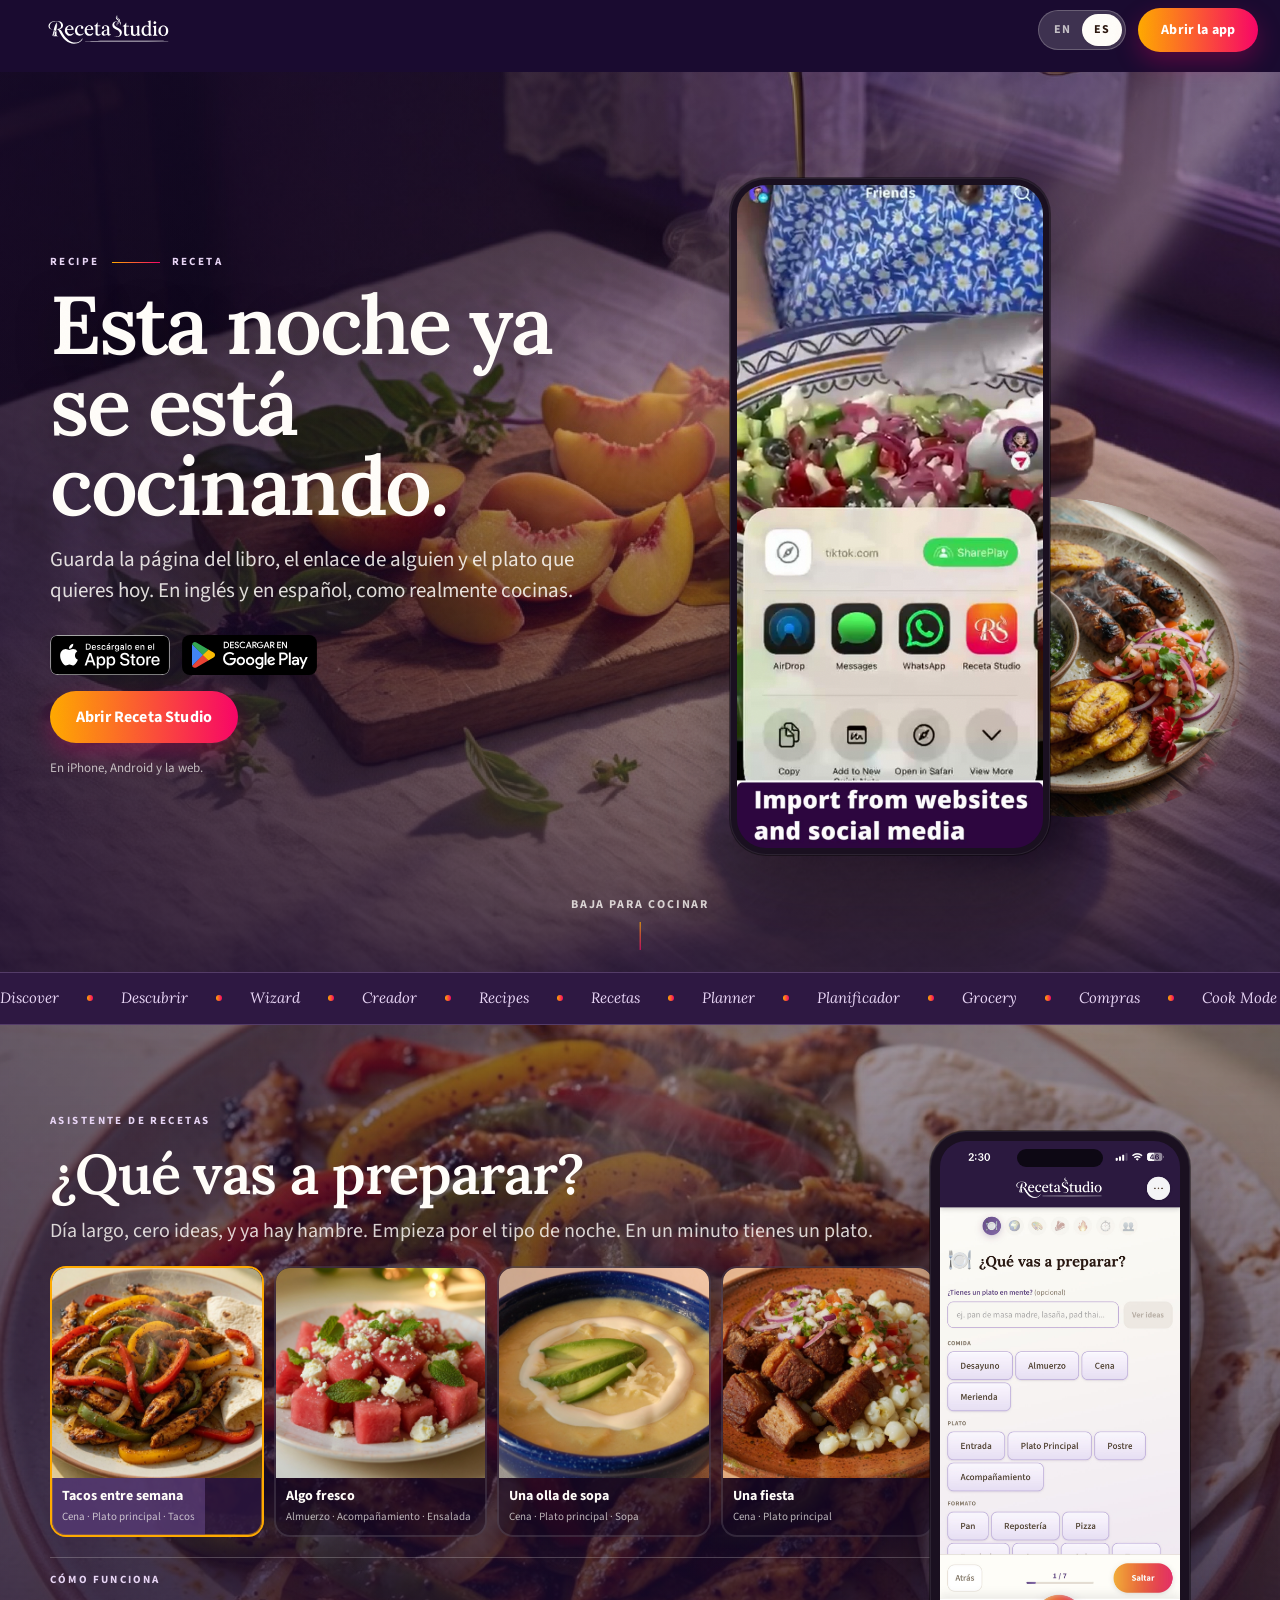
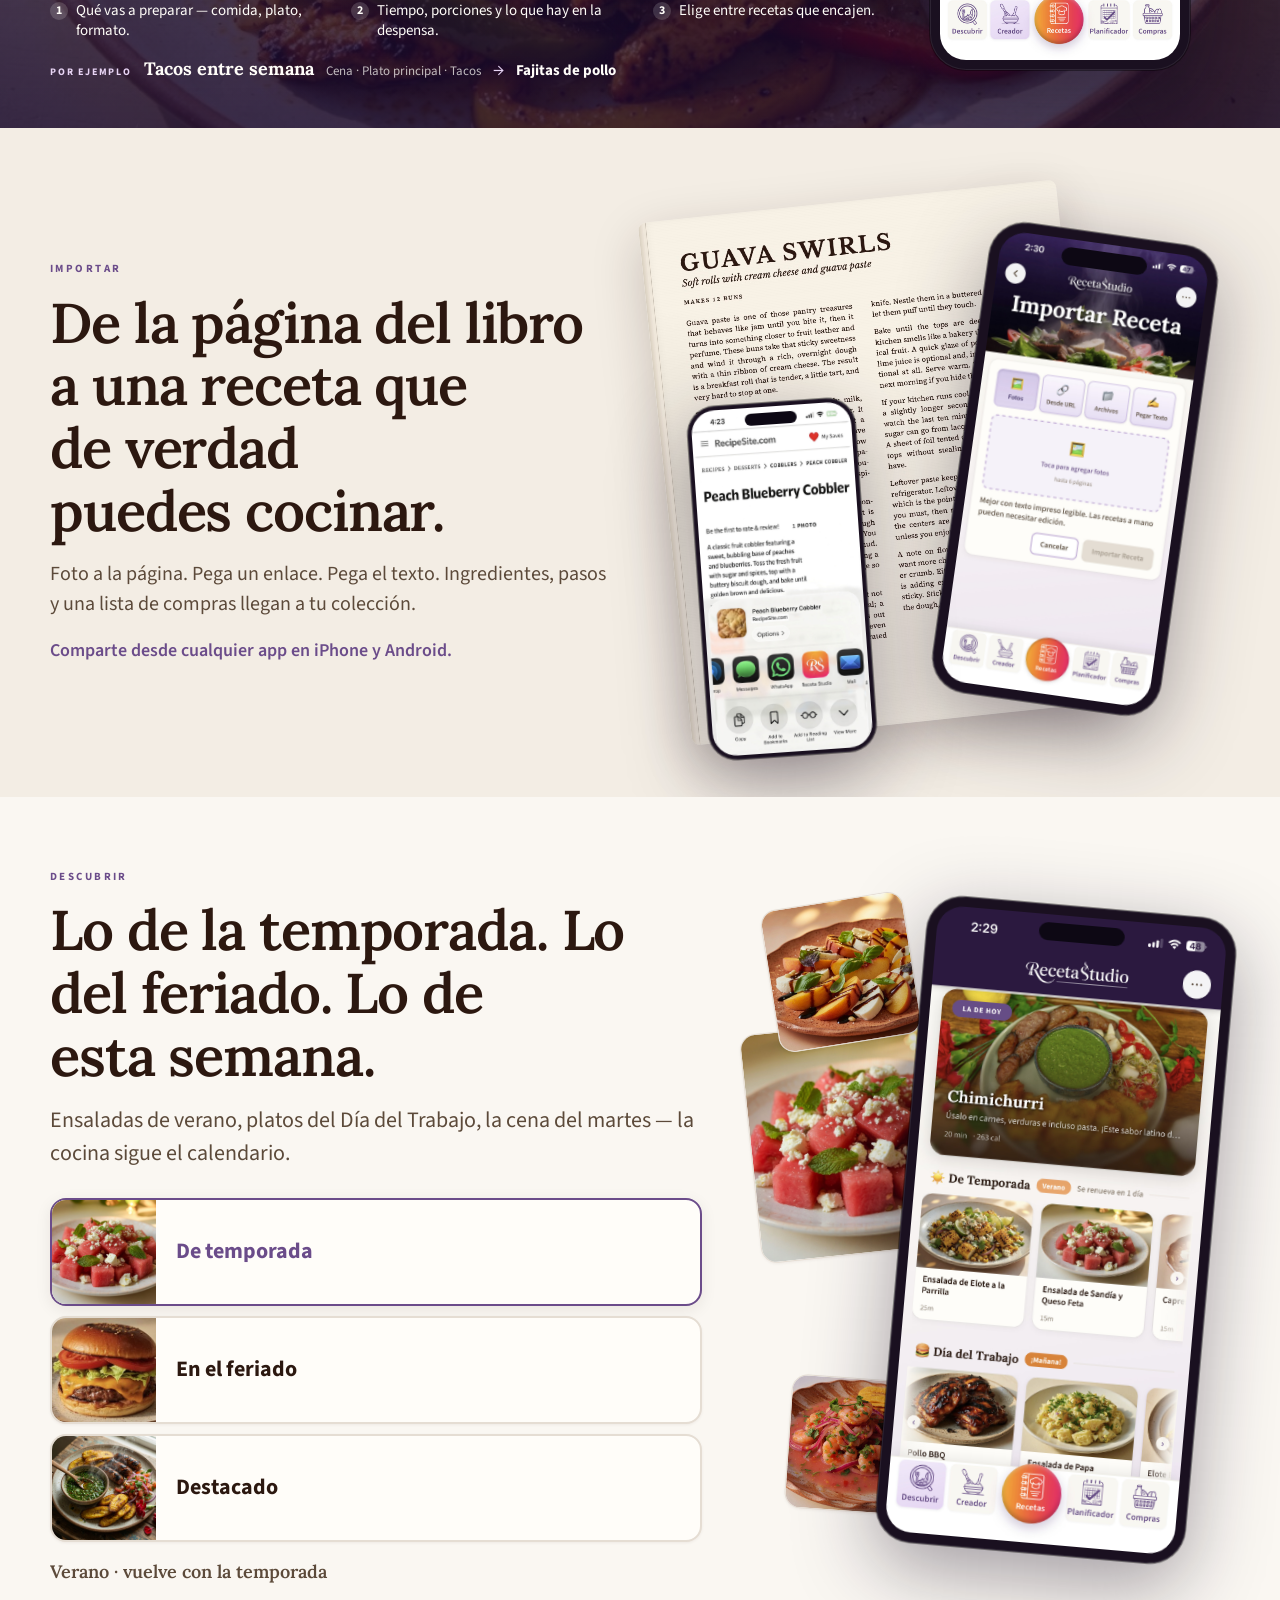
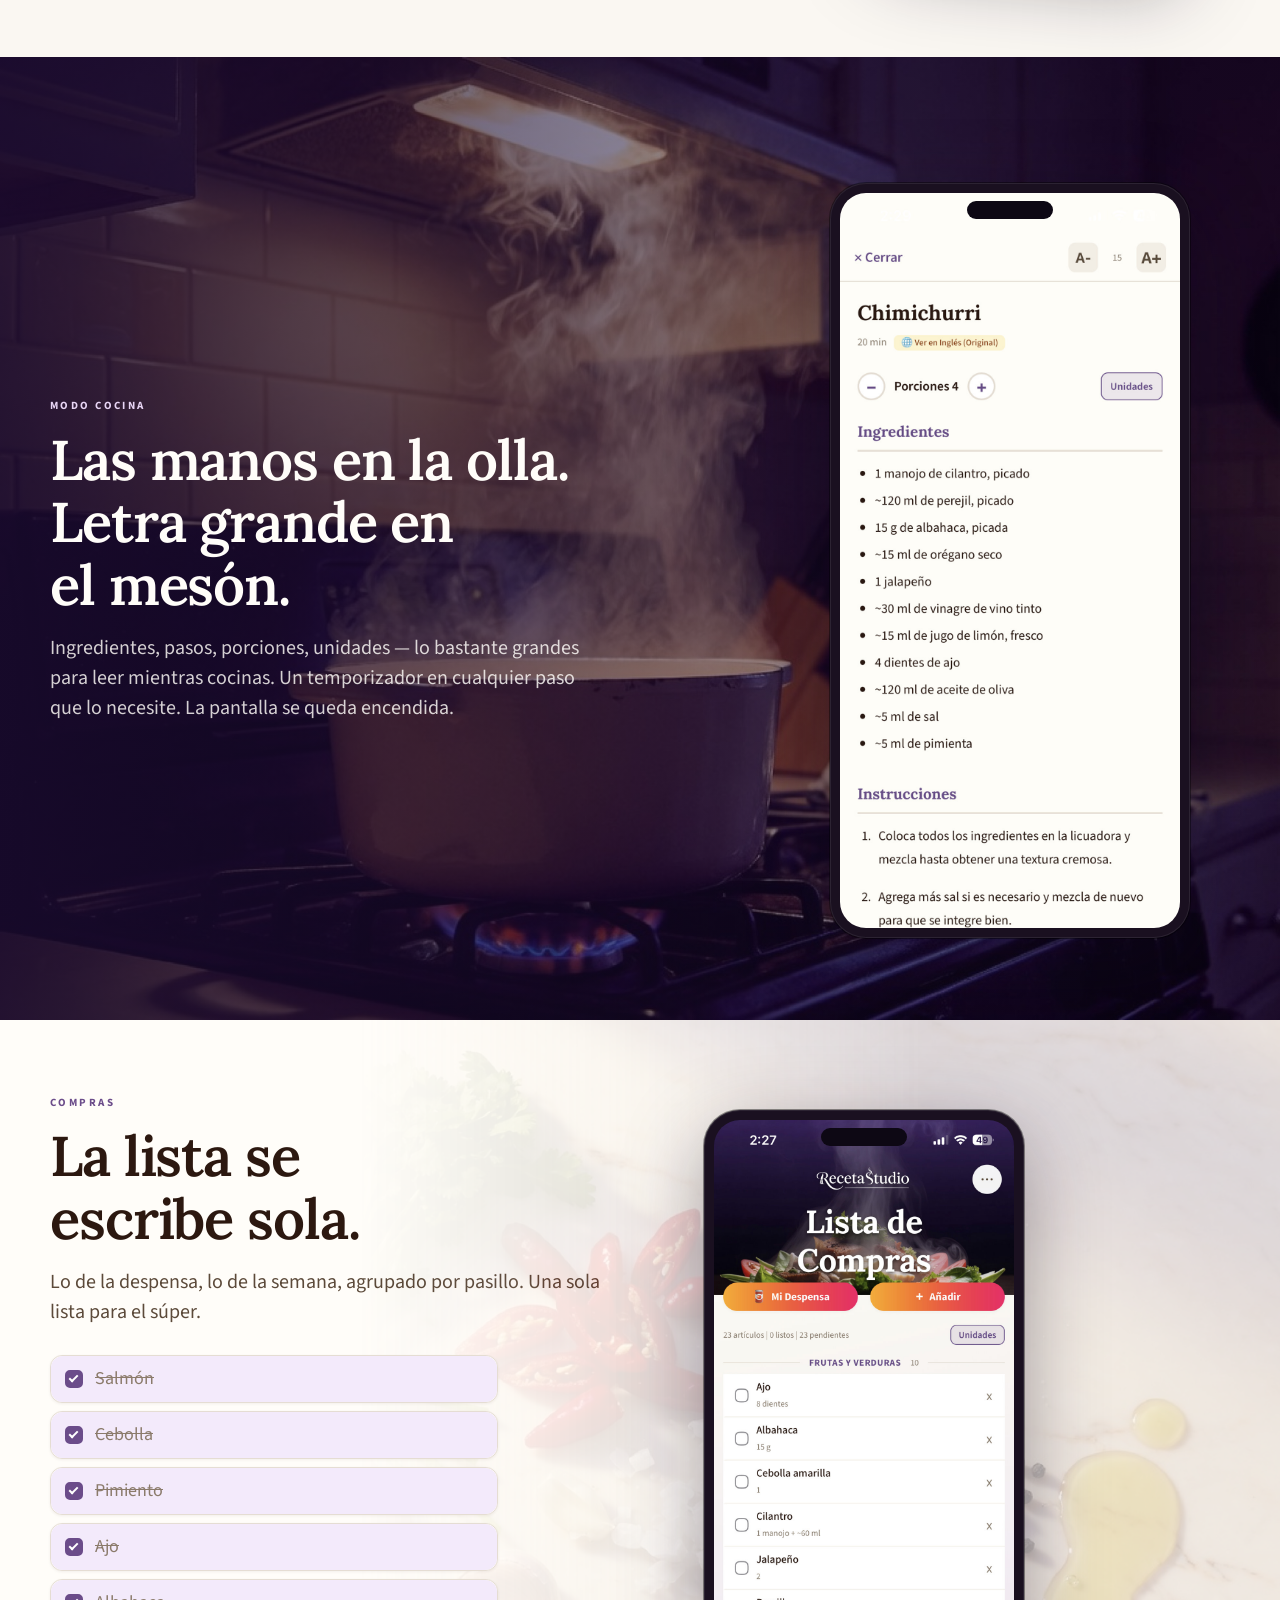
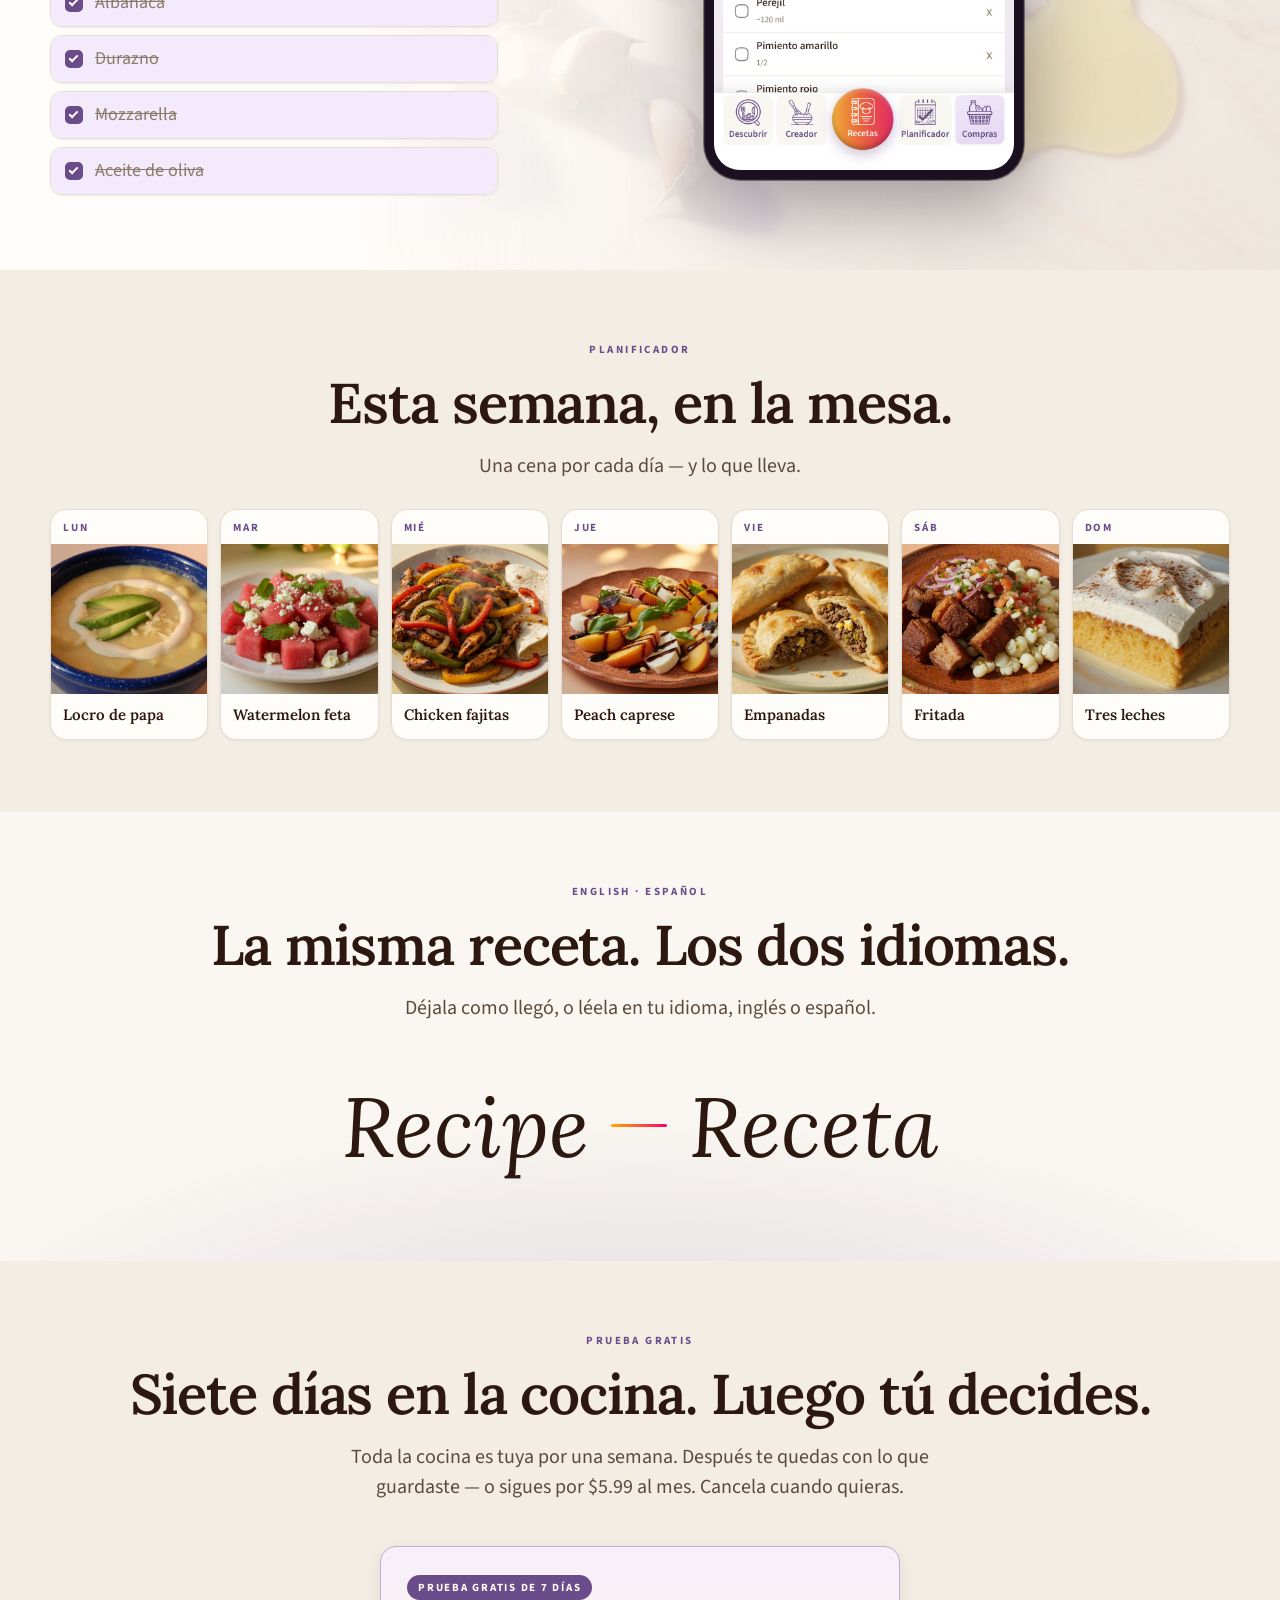
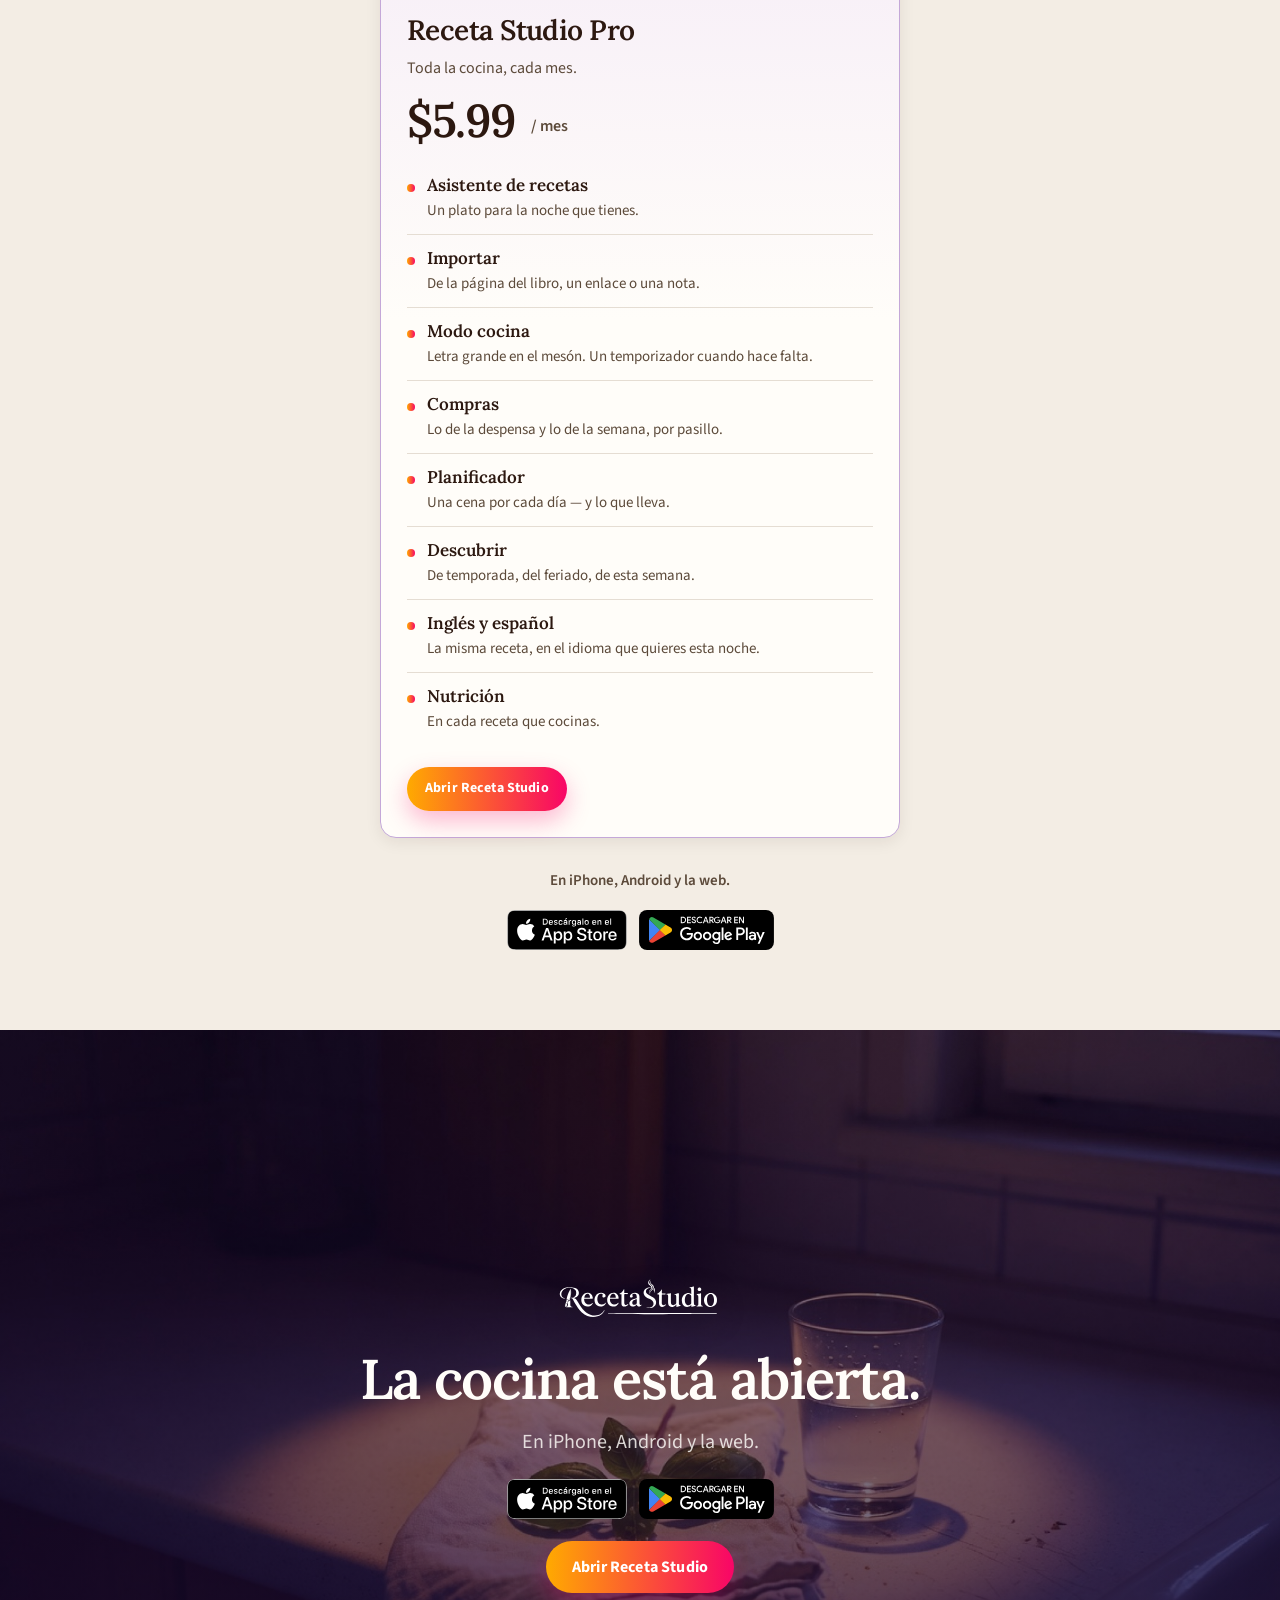
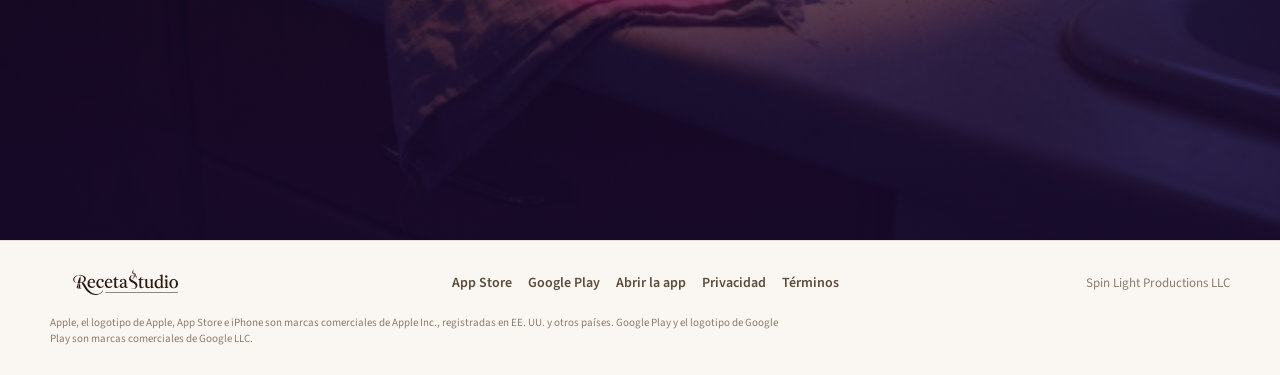
==== commit 7a9bf4a4: "Fade the grocery ingredients across the section instead of cropping them in a strip. The still life " ====
--- a/es/index.html
+++ b/es/index.html
@@ -47,7 +47,7 @@
   <link rel="preconnect" href="https://fonts.googleapis.com" />
   <link rel="preconnect" href="https://fonts.gstatic.com" crossorigin />
   <link href="https://fonts.googleapis.com/css2?family=Lora:ital,wght@0,500;0,600;0,700;1,500;1,600&family=Source+Sans+3:ital,wght@0,400;0,500;0,600;0,700;1,400&display=swap" rel="stylesheet" />
-  <link rel="stylesheet" href="/css/site.css?v=20260906i" />
+  <link rel="stylesheet" href="/css/site.css?v=20260906j" />
 </head>
 <body class="is-loading">
   <div class="loader" id="loader" aria-hidden="true">
--- a/css/site.css
+++ b/css/site.css
@@ -1030,13 +1030,19 @@
 .grocery { background: var(--white); }
 .grocery-media {
   position: absolute;
-  inset: auto 0 0 auto;
-  width: min(46%, 520px);
-  opacity: 0.18;
+  inset: 0;
   pointer-events: none;
   transform: translateZ(0);
-}
-.grocery-media img { width: 100%; height: 100%; object-fit: cover; }
+  -webkit-mask-image: linear-gradient(90deg, transparent 28%, #000 72%);
+  mask-image: linear-gradient(90deg, transparent 28%, #000 72%);
+}
+.grocery-media img {
+  width: 100%;
+  height: 100%;
+  object-fit: cover;
+  object-position: 78% 48%;
+  opacity: 0.28;
+}
 .glist {
   list-style: none;
   margin: 28px 0 0;
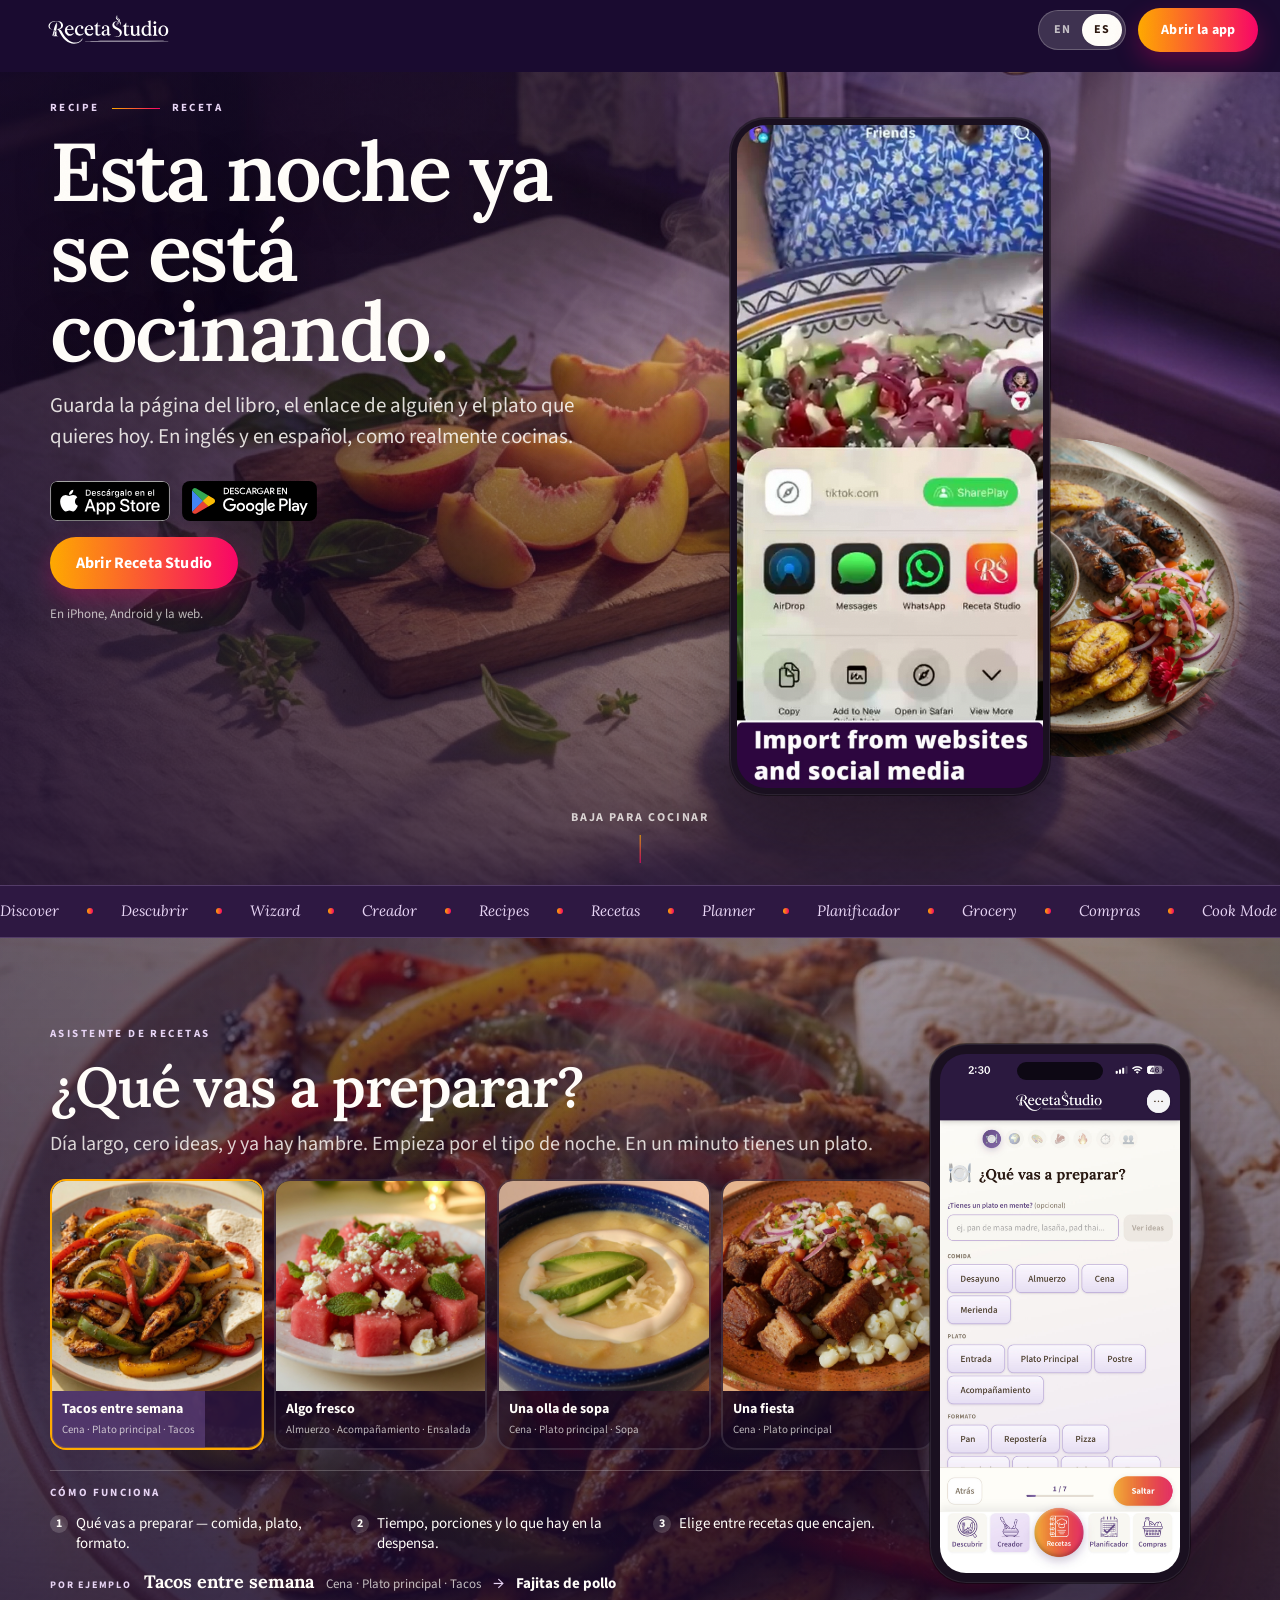
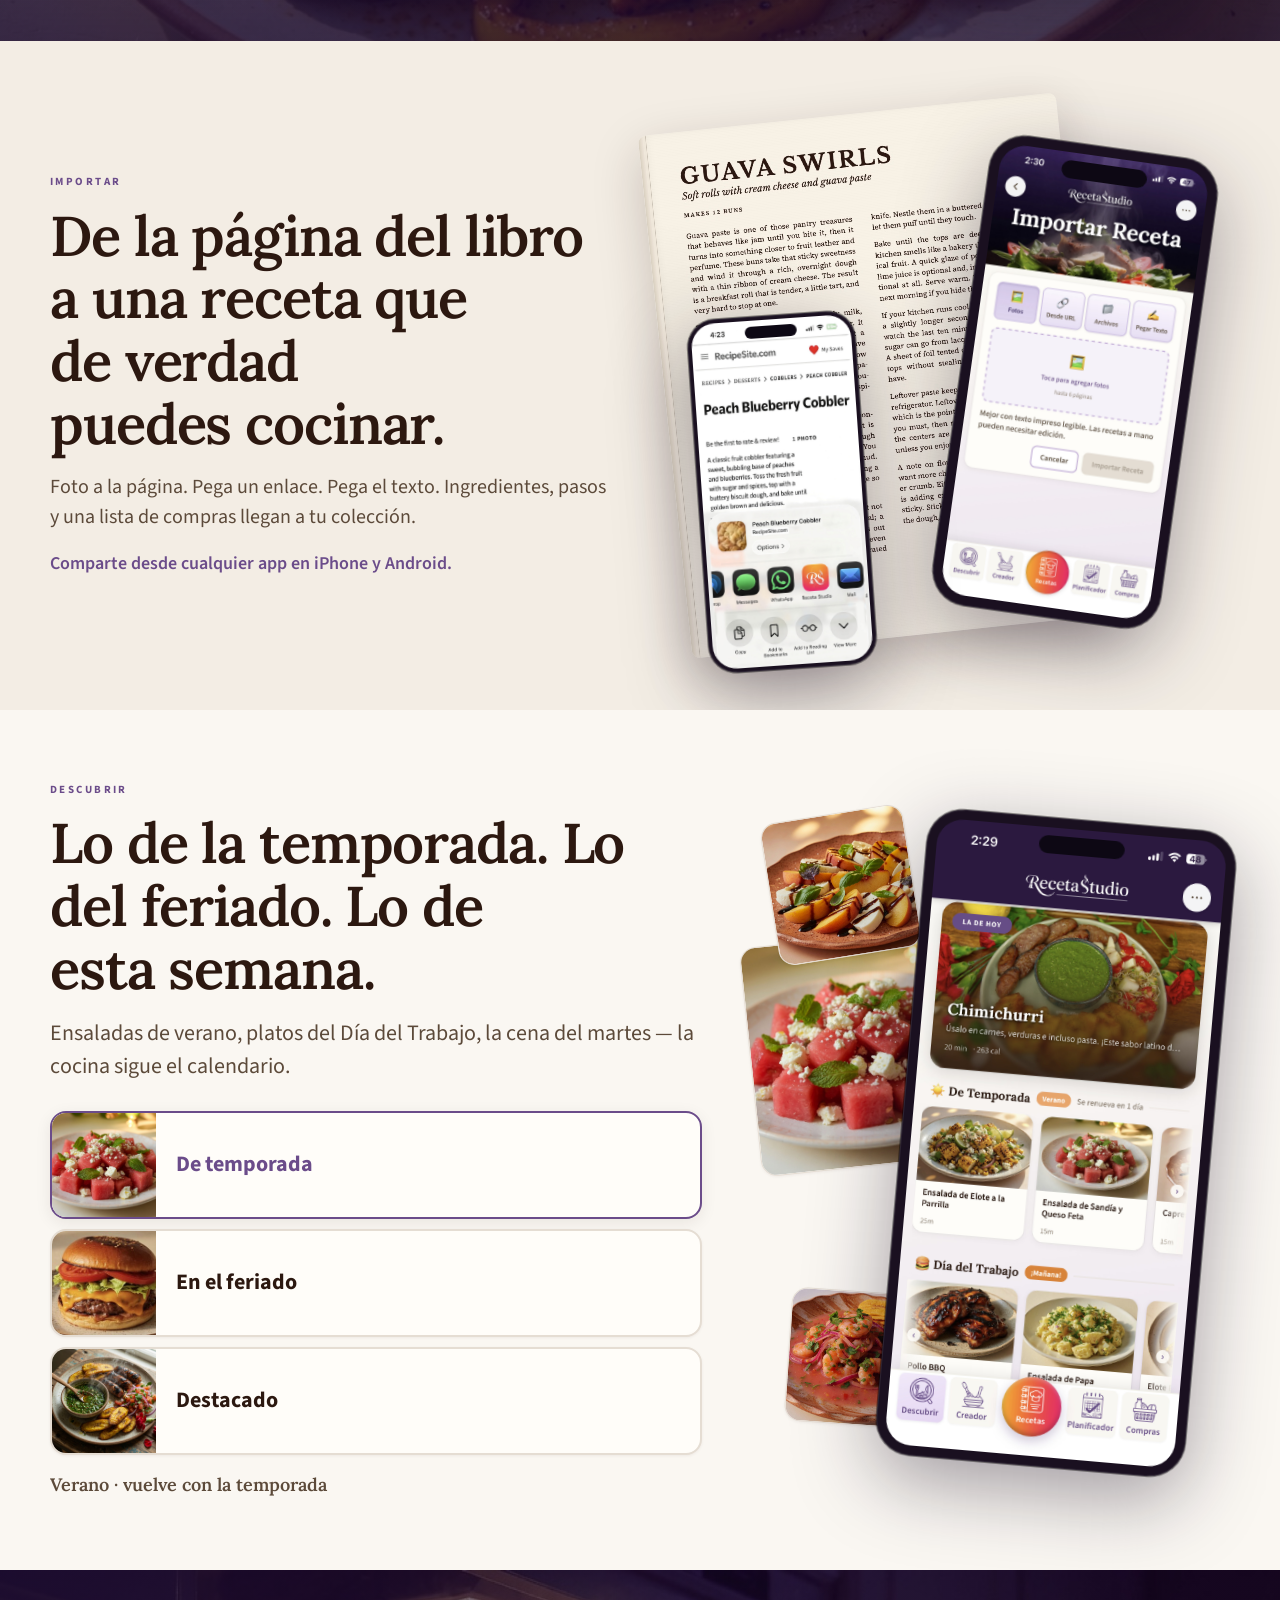
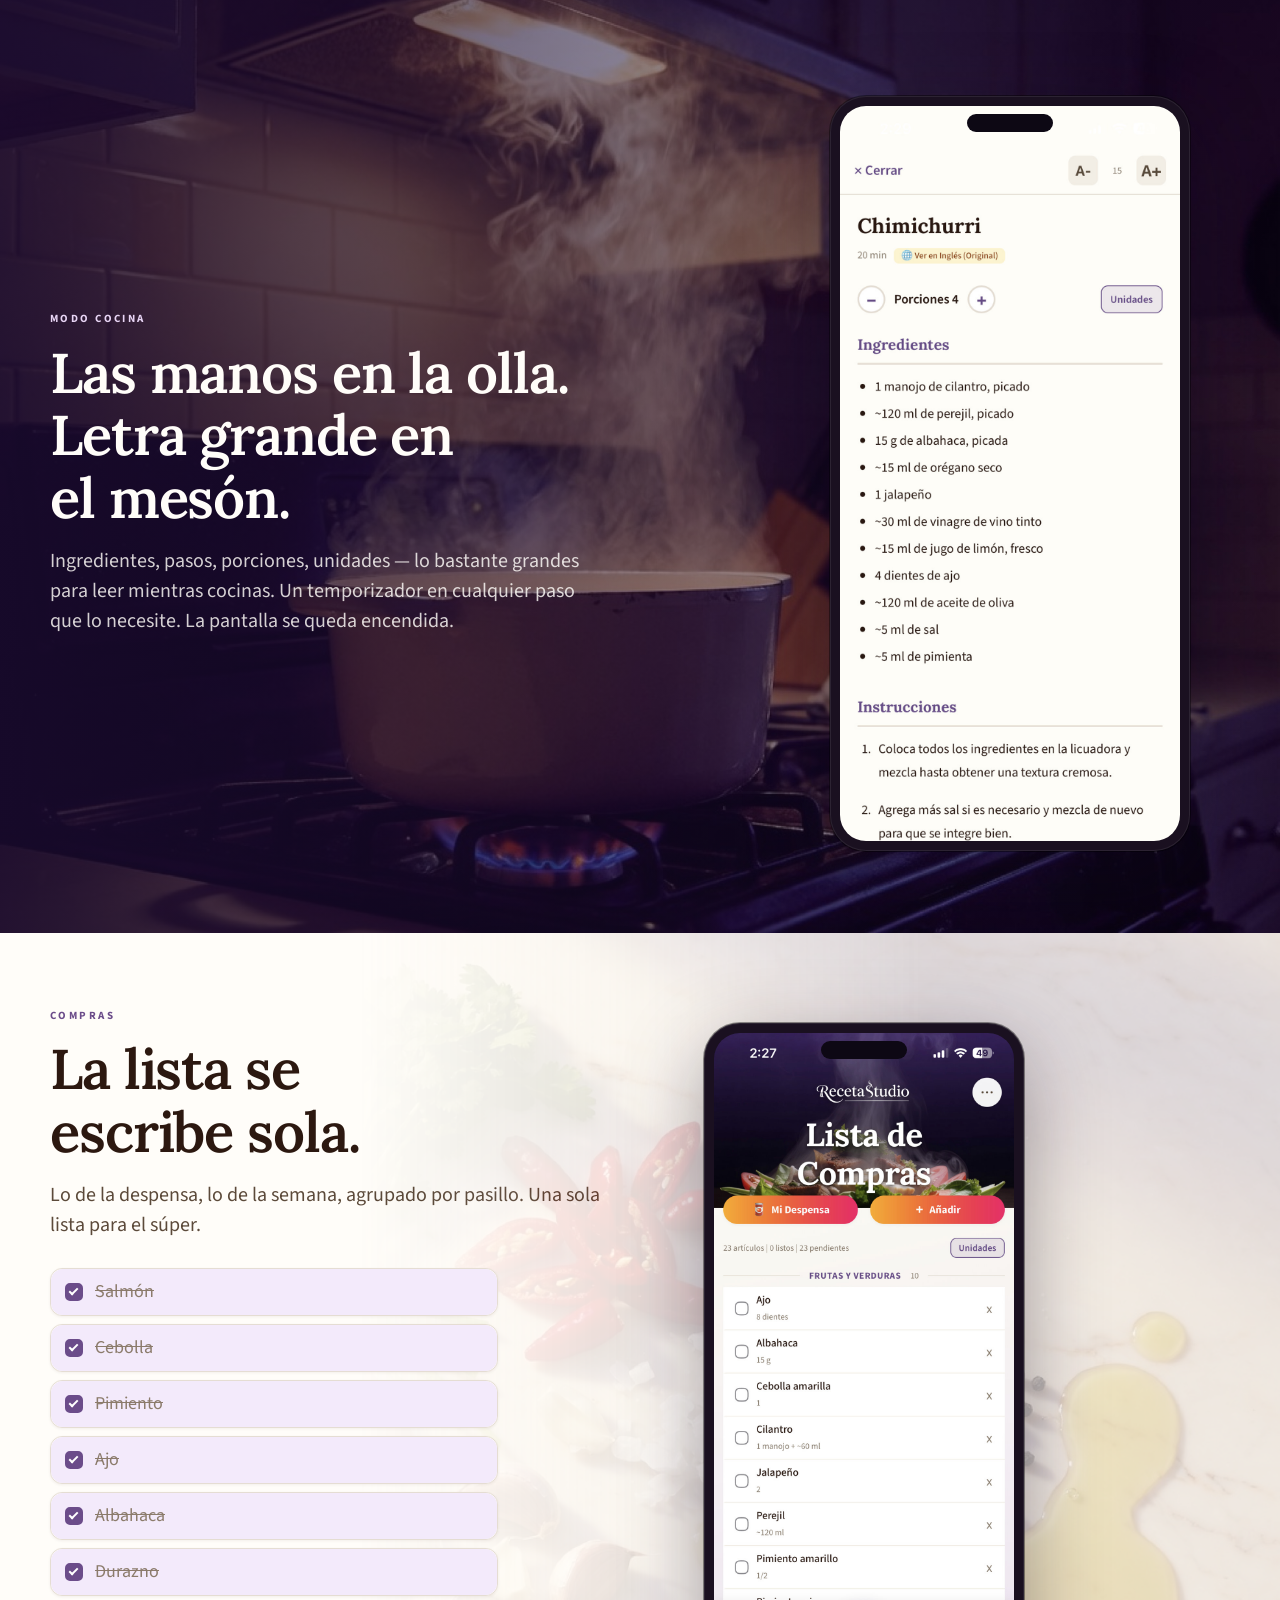
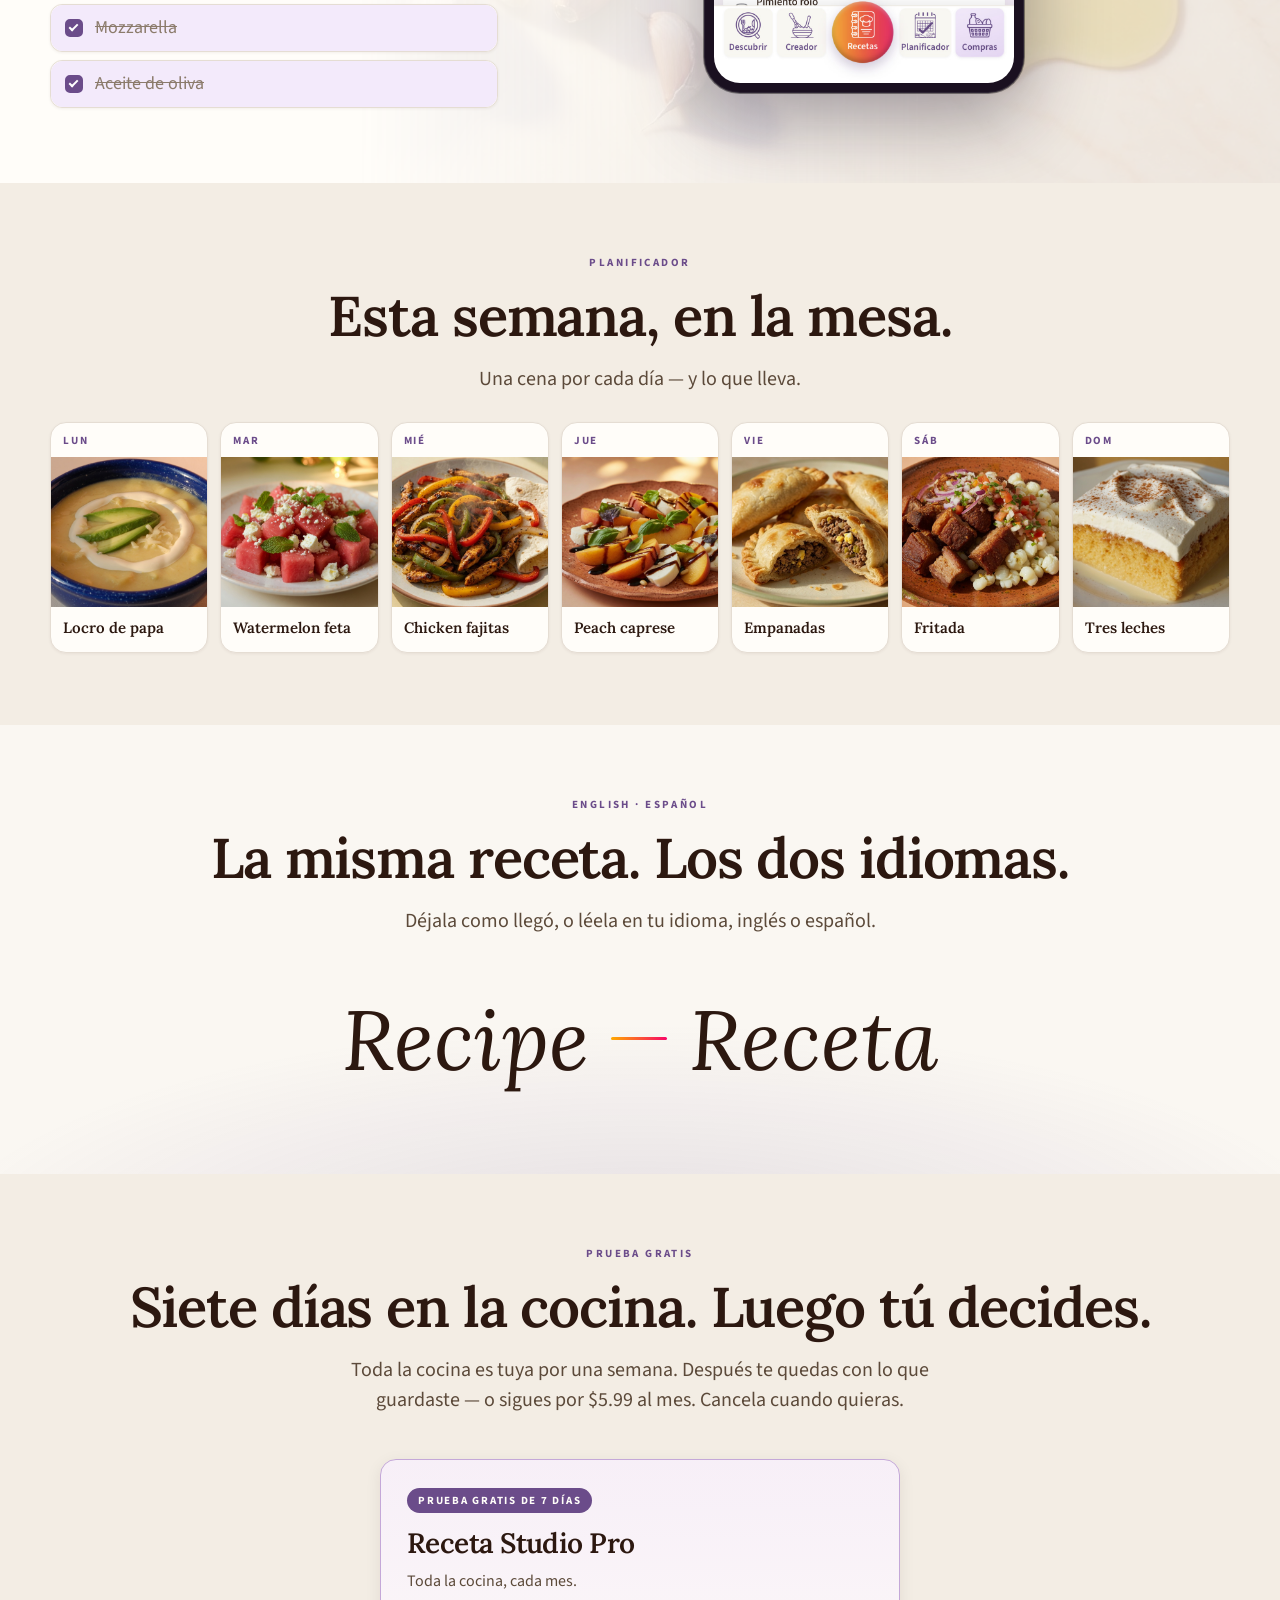
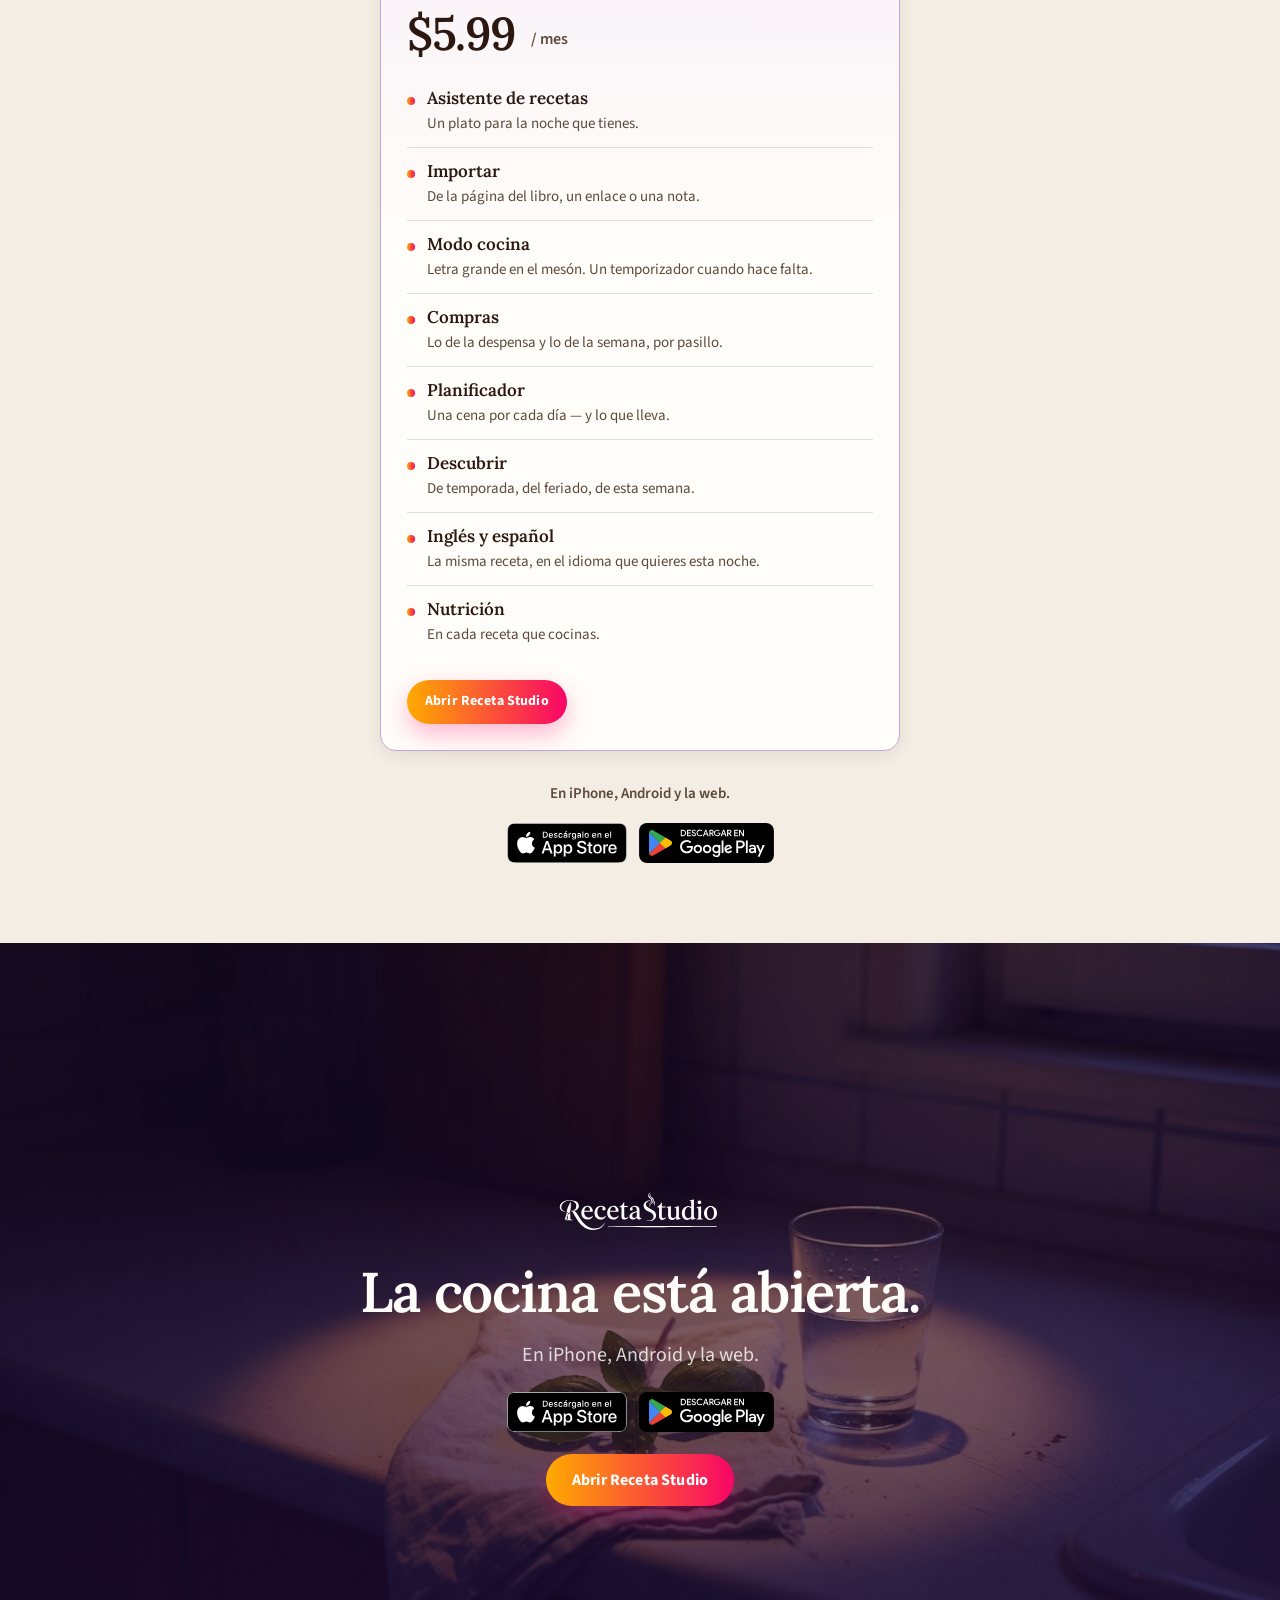
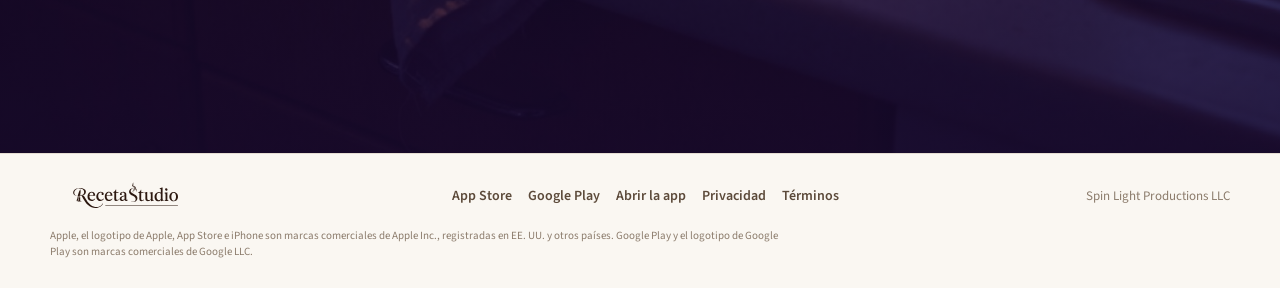
==== commit 609aa9ef: "Tighten the hero so the title sits under the nav instead of in a full-screen gap. The dusk photo no " ====
--- a/es/index.html
+++ b/es/index.html
@@ -47,7 +47,7 @@
   <link rel="preconnect" href="https://fonts.googleapis.com" />
   <link rel="preconnect" href="https://fonts.gstatic.com" crossorigin />
   <link href="https://fonts.googleapis.com/css2?family=Lora:ital,wght@0,500;0,600;0,700;1,500;1,600&family=Source+Sans+3:ital,wght@0,400;0,500;0,600;0,700;1,400&display=swap" rel="stylesheet" />
-  <link rel="stylesheet" href="/css/site.css?v=20260906j" />
+  <link rel="stylesheet" href="/css/site.css?v=20260906k" />
 </head>
 <body class="is-loading">
   <div class="loader" id="loader" aria-hidden="true">
--- a/css/site.css
+++ b/css/site.css
@@ -278,7 +278,7 @@
 /* Hero */
 .hero {
   position: relative;
-  min-height: 100svh;
+  min-height: 0;
   color: var(--white);
   overflow: hidden;
   display: grid;
@@ -324,7 +324,7 @@
   z-index: 2;
   width: var(--wrap);
   margin: 0 auto;
-  padding: 28px 0 88px;
+  padding: 24px 0 72px;
   display: grid;
   gap: 36px;
 }
@@ -433,11 +433,10 @@
 }
 
 @media (min-width: 960px) {
-  .hero { align-items: center; }
   .hero-grid {
     grid-template-columns: 1.05fr 0.95fr;
-    align-items: center;
-    padding-bottom: 40px;
+    align-items: start;
+    padding: 28px 0 72px;
   }
   .hero-stage { width: 100%; }
   .device-hero { width: 280px; margin-left: 8%; }
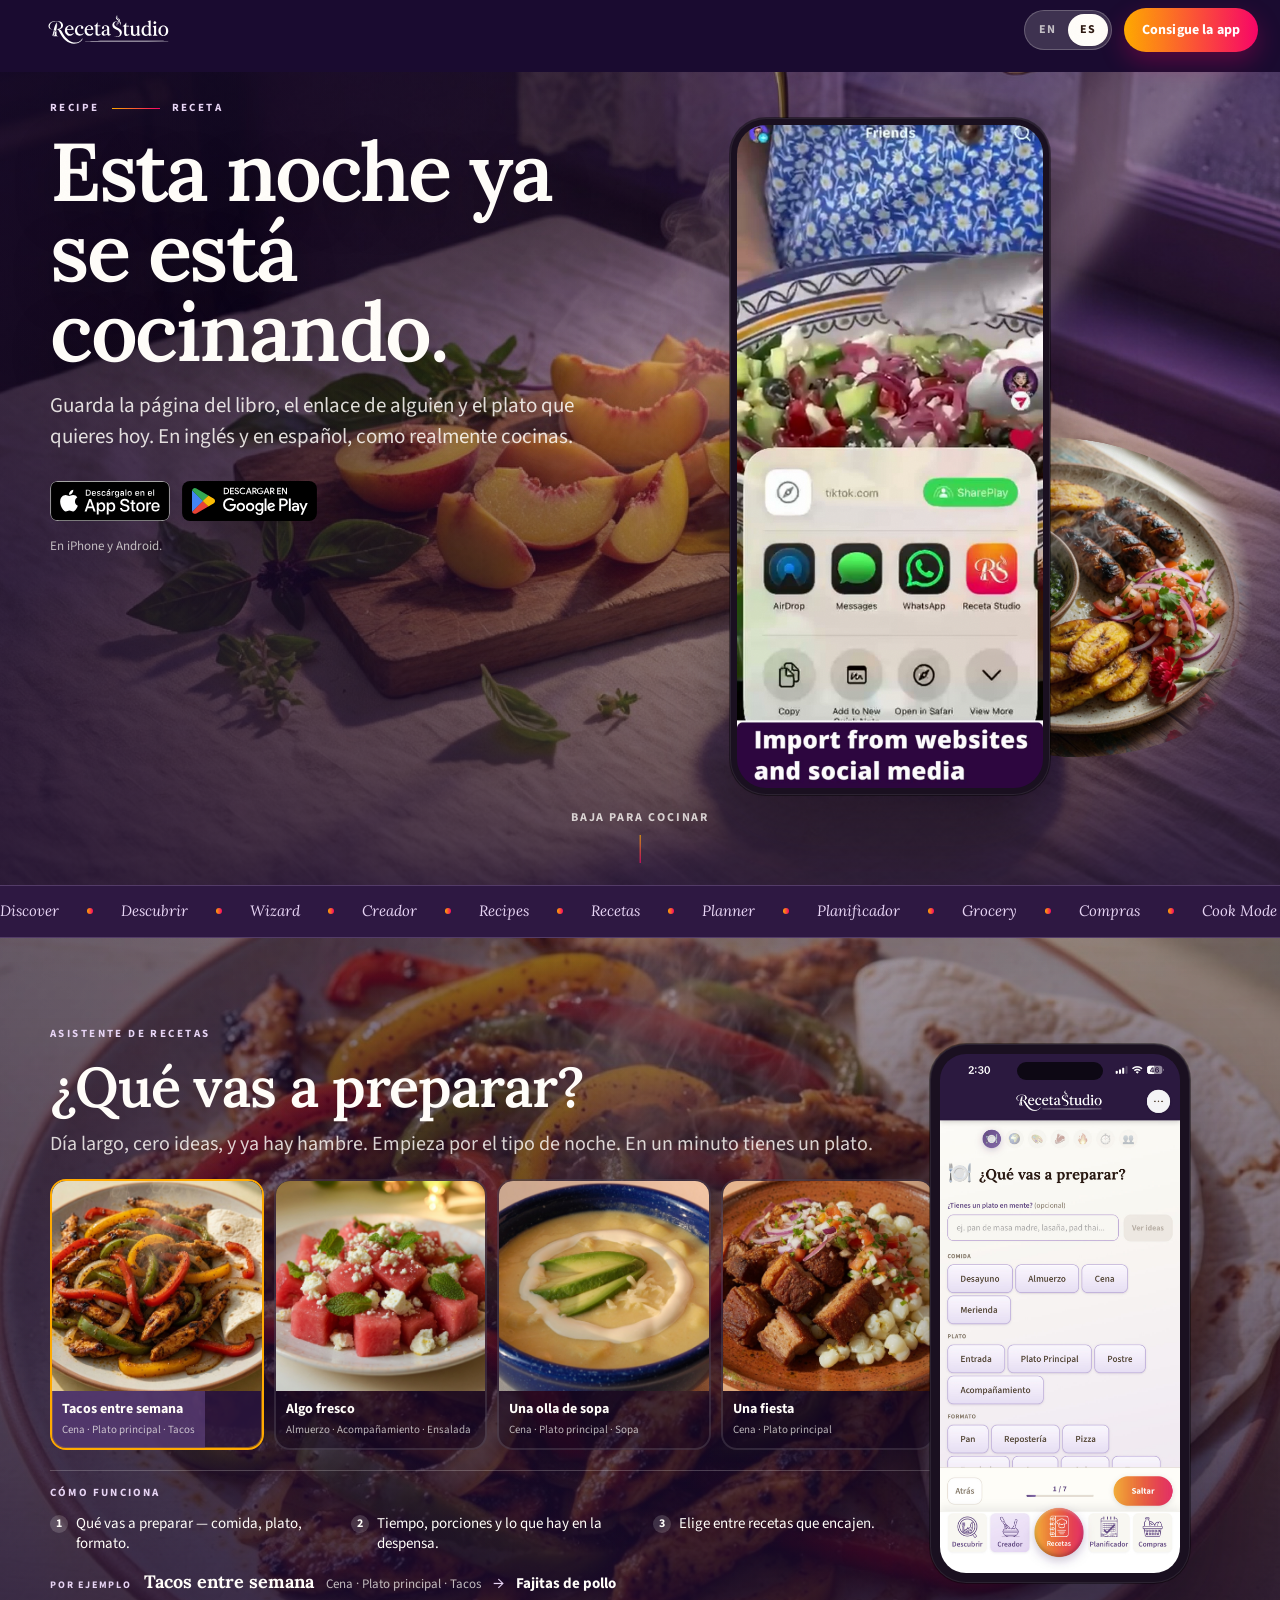
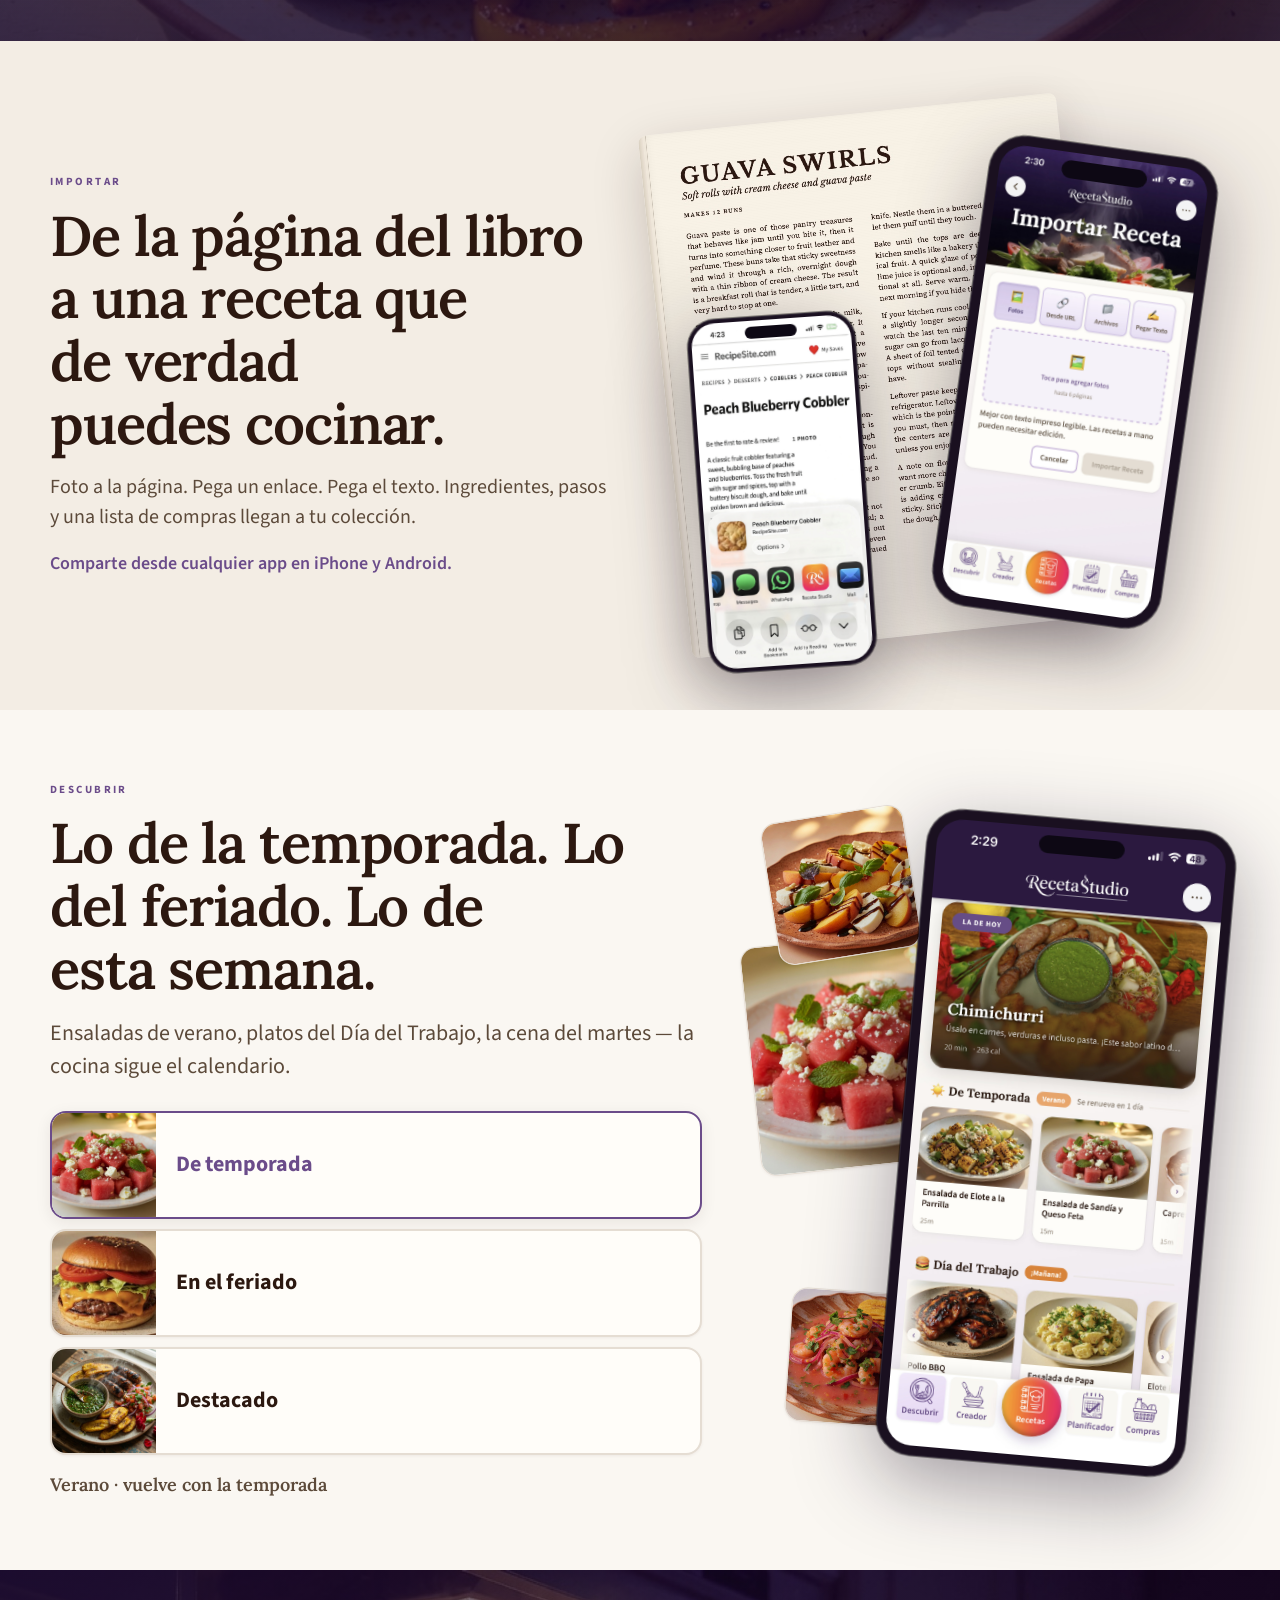
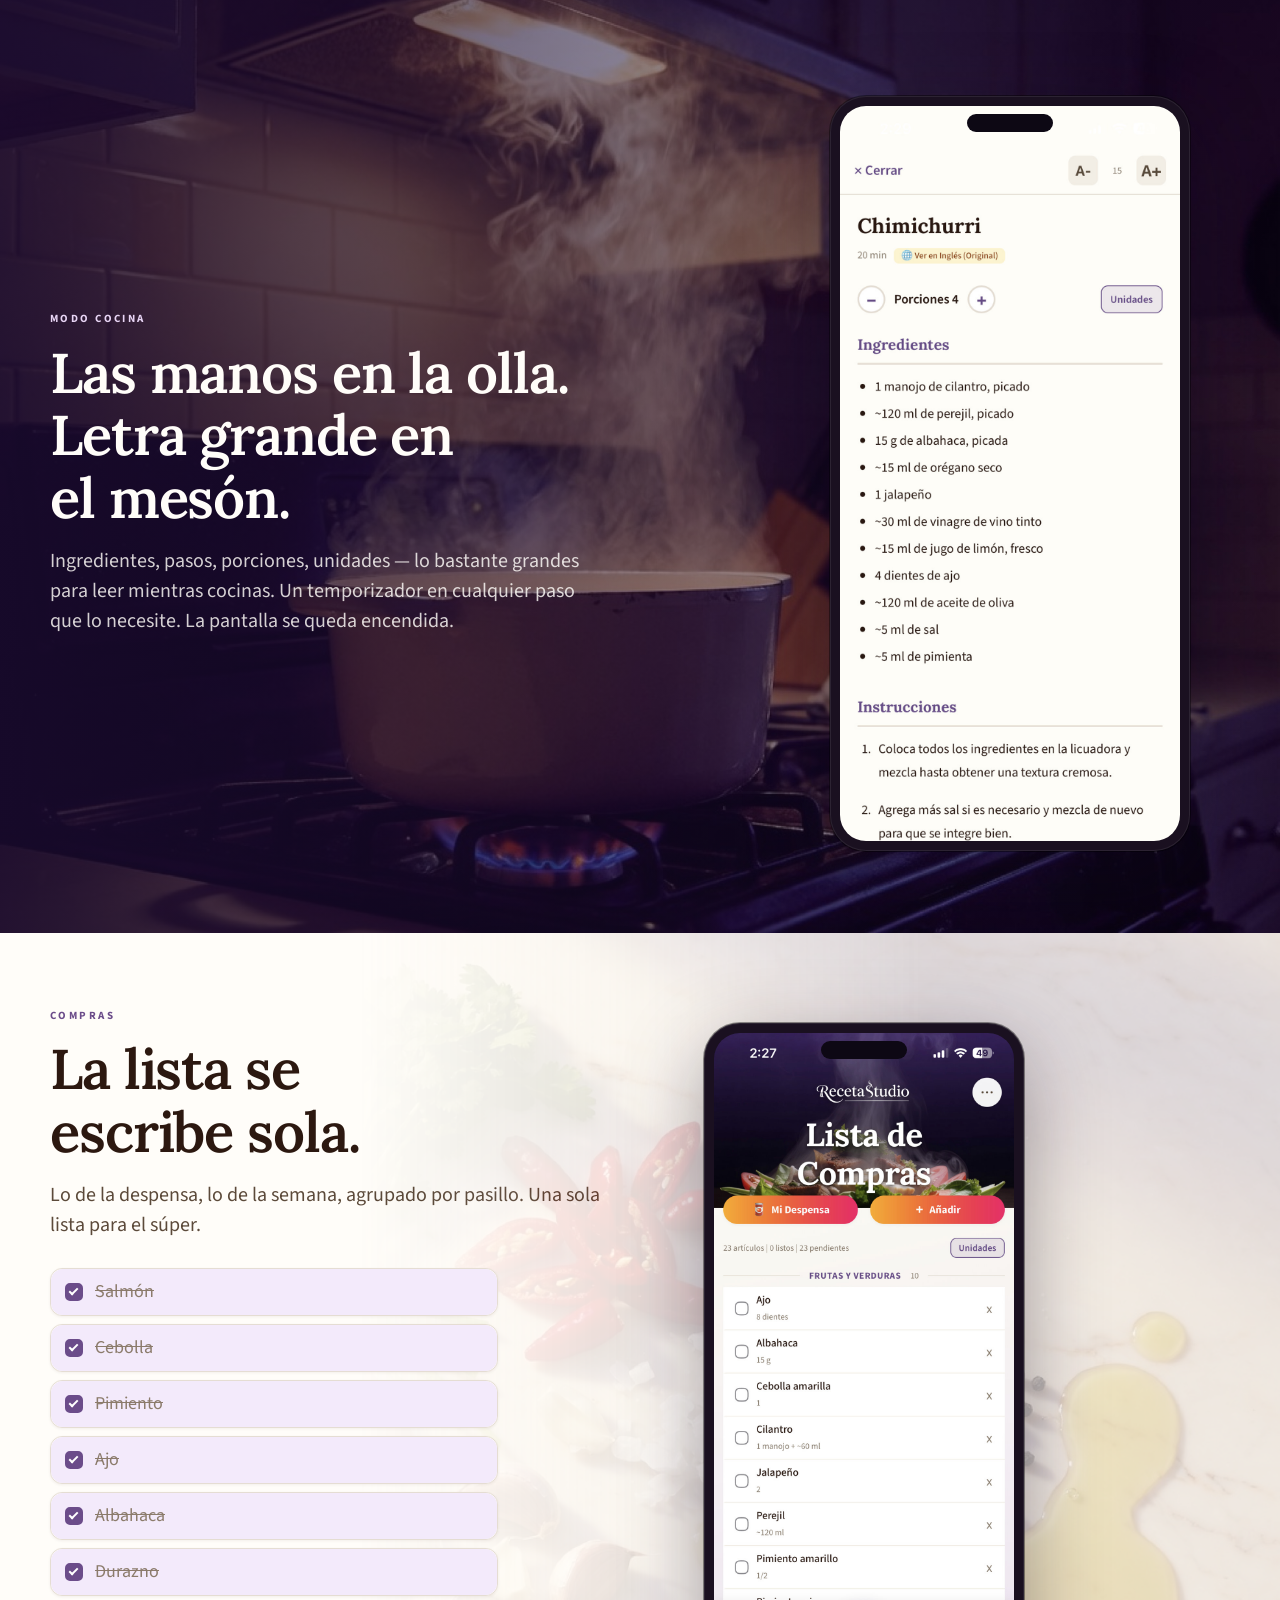
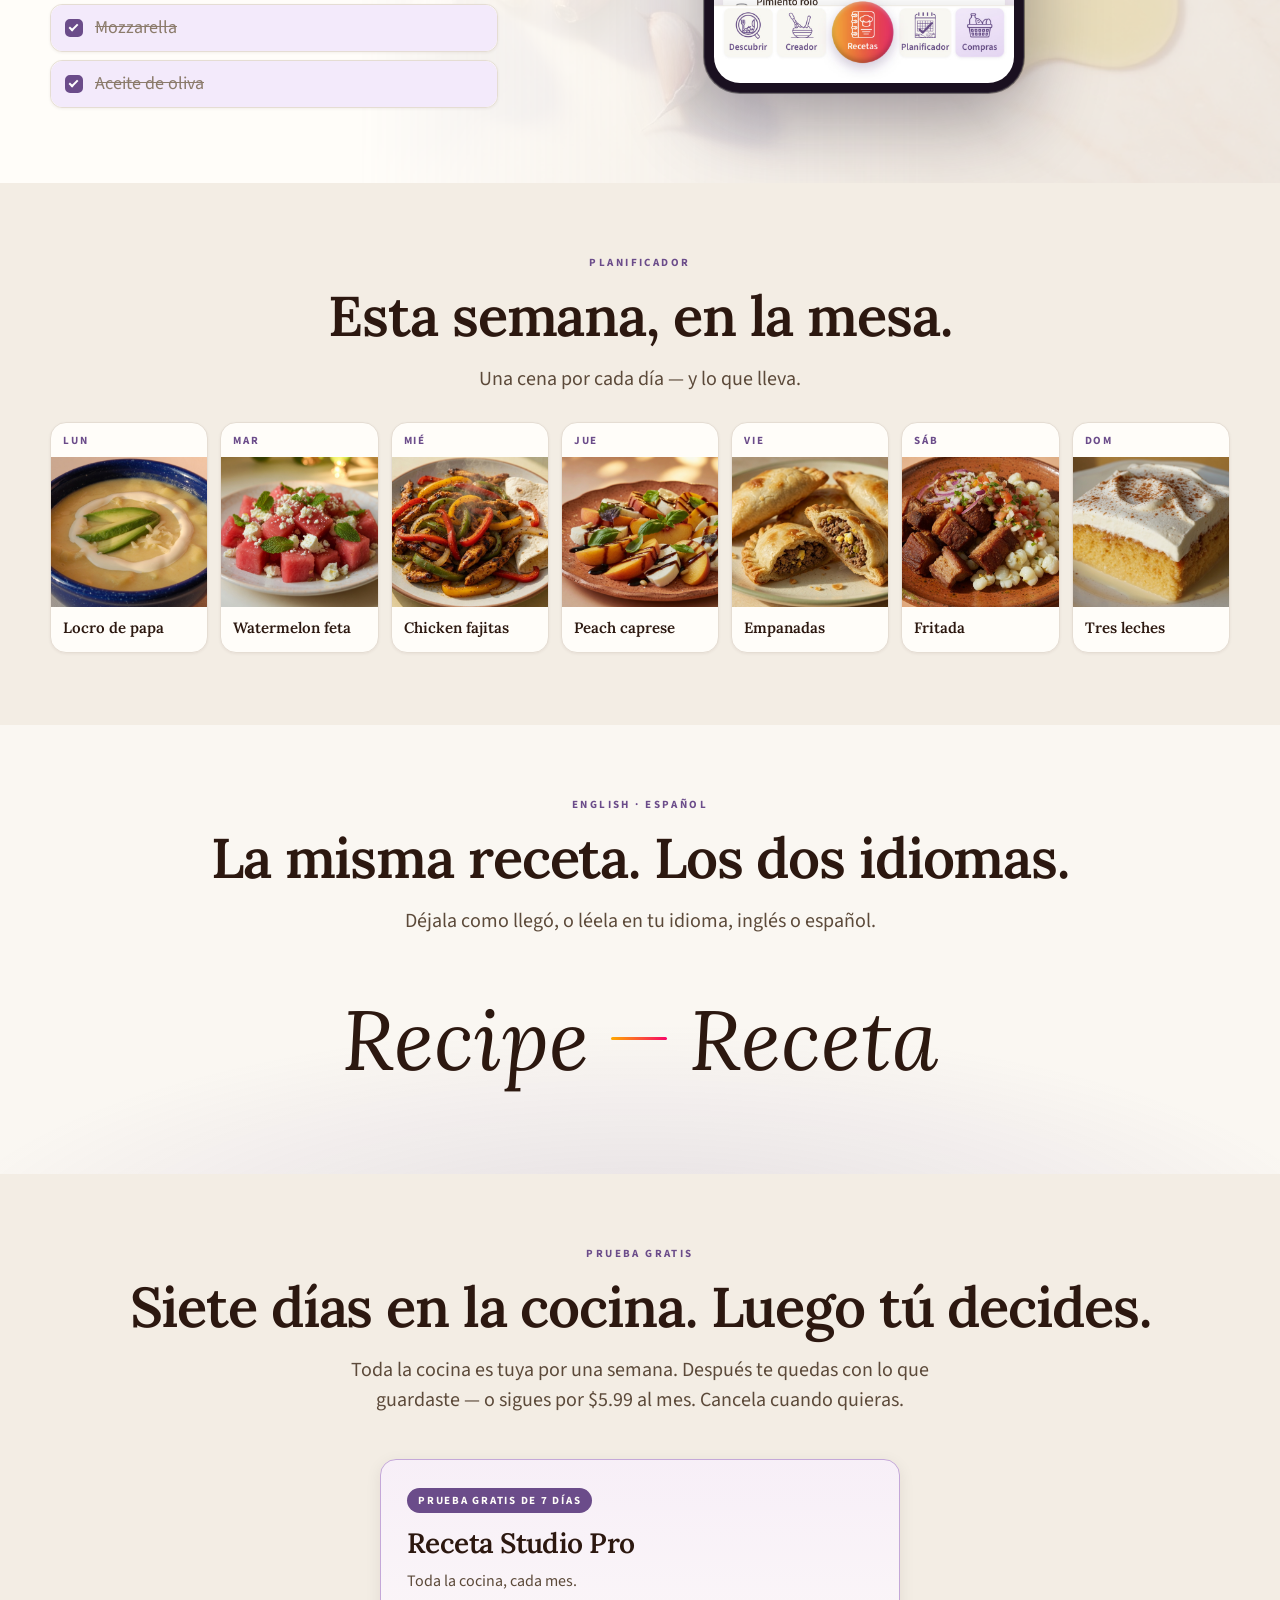
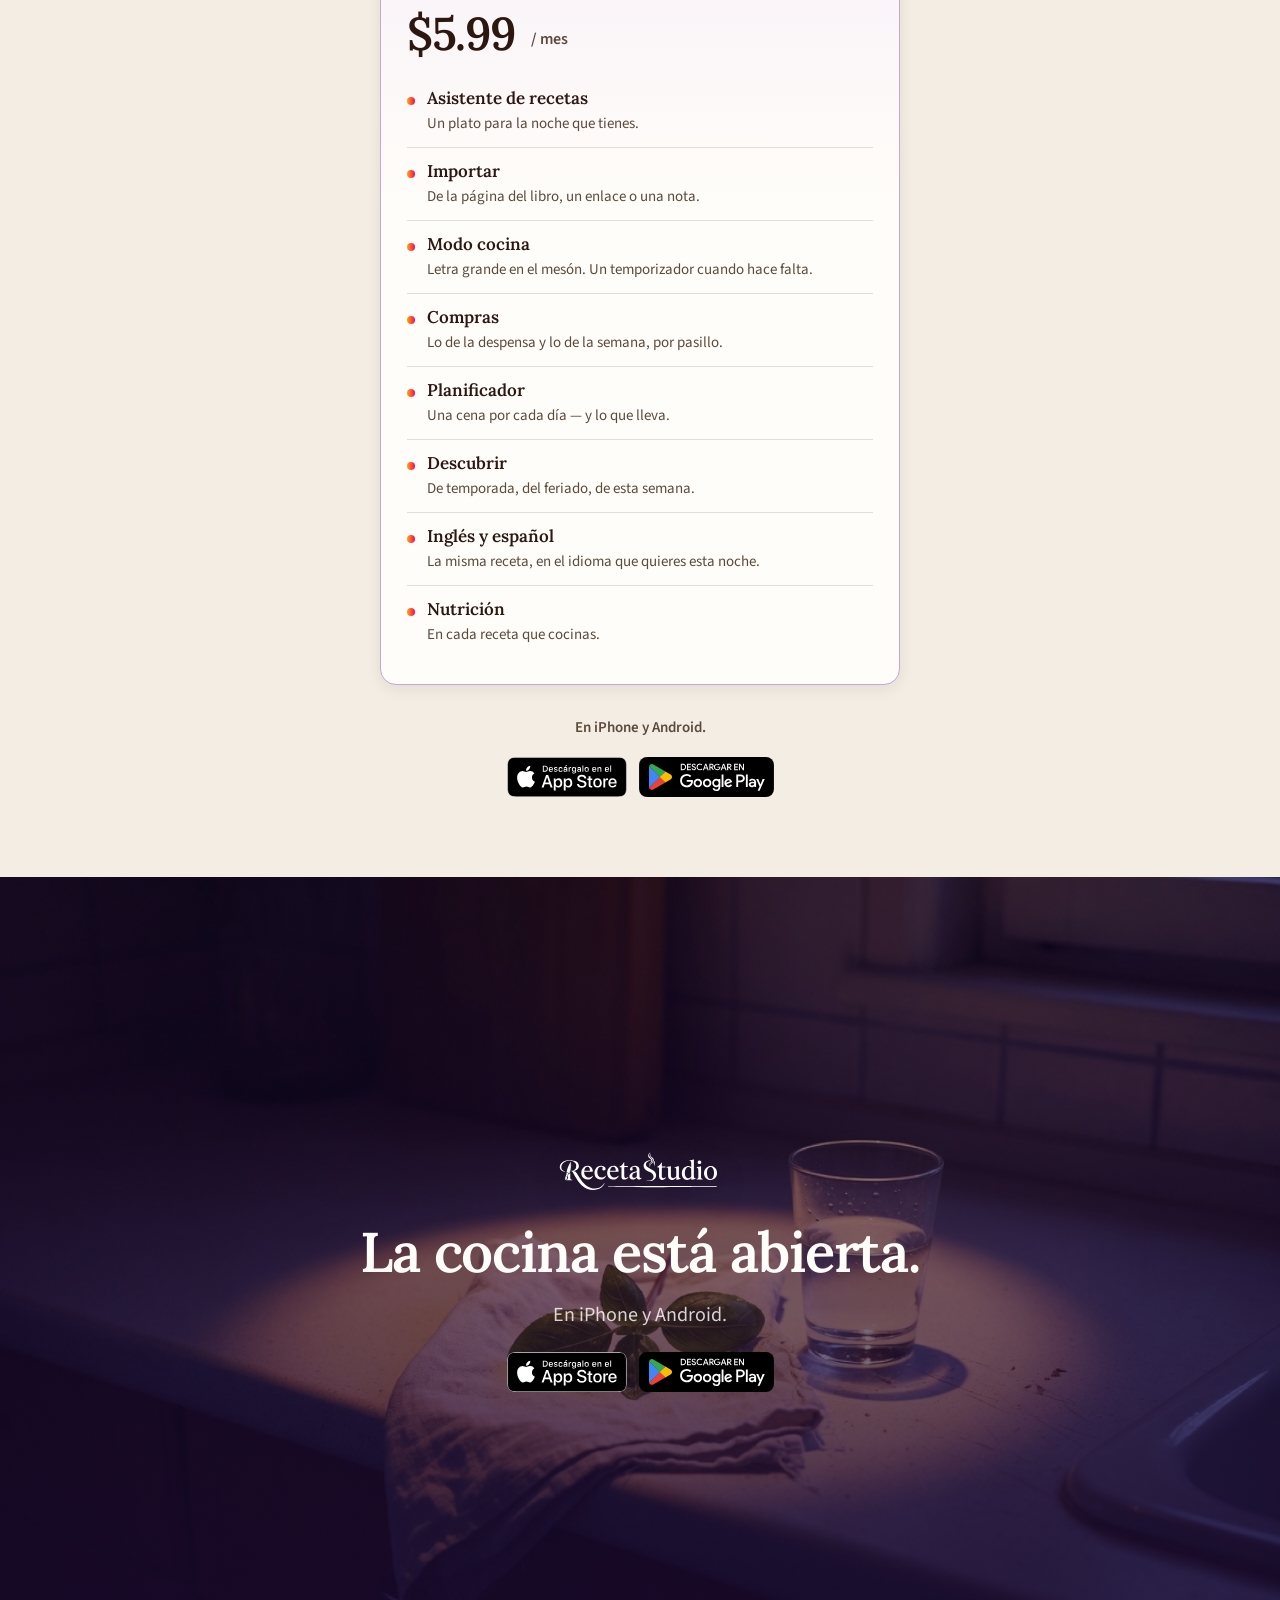
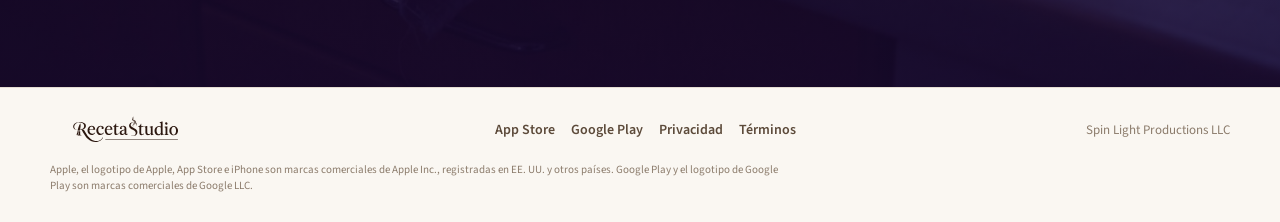
==== commit f2a59f4e: "Stop offering the web app from the public site. The kitchen is the iOS and Android apps. Store badge" ====
--- a/es/index.html
+++ b/es/index.html
@@ -6,7 +6,7 @@
   <base href="/" />
   <script>window.__LANG="es";</script>
   <title>Receta Studio — Recipe, conoce Receta</title>
-  <meta name="description" content="Guarda la página del libro, el enlace de alguien y el plato que quieres hoy. Receta Studio es una cocina bilingüe para cocinar en inglés y en español — ahora en el App Store, Google Play y la web." />
+  <meta name="description" content="Guarda la página del libro, el enlace de alguien y el plato que quieres hoy. Receta Studio es una cocina bilingüe para cocinar en inglés y en español — ahora en el App Store y en Google Play." />
   <meta name="theme-color" content="#1a0b30" />
   <meta name="apple-mobile-web-app-status-bar-style" content="black" />
   <meta name="color-scheme" content="dark" />
@@ -24,7 +24,7 @@
   <meta property="og:locale" content="es_419" />
   <meta property="og:locale:alternate" content="en_US" />
   <meta property="og:title" content="Receta Studio — Recipe, conoce Receta" />
-  <meta property="og:description" content="Dos idiomas. Una cocina. Ahora en el App Store, Google Play y la web." />
+  <meta property="og:description" content="Dos idiomas. Una cocina. Ahora en el App Store y en Google Play." />
   <meta property="og:image" content="https://recetastudio.com/assets/brand/og-card.jpg" />
   <meta property="og:image:width" content="1200" />
   <meta property="og:image:height" content="630" />
@@ -32,12 +32,12 @@
   <meta property="og:url" content="https://recetastudio.com/es/" />
   <meta name="twitter:card" content="summary_large_image" />
   <meta name="twitter:title" content="Receta Studio — Recipe, conoce Receta" />
-  <meta name="twitter:description" content="Dos idiomas. Una cocina. Ahora en el App Store, Google Play y la web." />
+  <meta name="twitter:description" content="Dos idiomas. Una cocina. Ahora en el App Store y en Google Play." />
   <meta name="twitter:image" content="https://recetastudio.com/assets/brand/og-card.jpg" />
   <meta name="twitter:image:alt" content="Un plato de chimichurri, plátanos y chorizo a la parrilla." />
 
   <script type="application/ld+json" id="schema">
-  {"@context":"https://schema.org","@graph":[{"@type":"Organization","@id":"https://recetastudio.com/#org","name":"Spin Light Productions LLC","url":"https://recetastudio.com/","logo":"https://recetastudio.com/assets/brand/icon.png"},{"@type":"WebSite","@id":"https://recetastudio.com/#website","url":"https://recetastudio.com/","name":"Receta Studio","inLanguage":["en-US","es-419"],"publisher":{"@id":"https://recetastudio.com/#org"}},{"@type":"SoftwareApplication","@id":"https://recetastudio.com/#app","name":"Receta Studio","applicationCategory":"LifestyleApplication","operatingSystem":"iOS, Android, Web","url":"https://recetastudio.com/","image":"https://recetastudio.com/assets/brand/og-card.jpg","description":"Guarda la página del libro, el enlace de alguien y el plato que quieres hoy. Receta Studio es una cocina bilingüe para cocinar en inglés y en español — ahora en el App Store, Google Play y la web.","inLanguage":["en-US","es-419"],"offers":{"@type":"Offer","price":"5.99","priceCurrency":"USD"},"author":{"@id":"https://recetastudio.com/#org"},"downloadUrl":["https://apps.apple.com/app/receta-studio/id6775508328","https://play.google.com/store/apps/details?id=com.spinlightproductions.recetastudio","https://app.recetastudio.com"],"sameAs":["https://apps.apple.com/app/receta-studio/id6775508328","https://play.google.com/store/apps/details?id=com.spinlightproductions.recetastudio"]}]}
+  {"@context":"https://schema.org","@graph":[{"@type":"Organization","@id":"https://recetastudio.com/#org","name":"Spin Light Productions LLC","url":"https://recetastudio.com/","logo":"https://recetastudio.com/assets/brand/icon.png"},{"@type":"WebSite","@id":"https://recetastudio.com/#website","url":"https://recetastudio.com/","name":"Receta Studio","inLanguage":["en-US","es-419"],"publisher":{"@id":"https://recetastudio.com/#org"}},{"@type":"SoftwareApplication","@id":"https://recetastudio.com/#app","name":"Receta Studio","applicationCategory":"LifestyleApplication","operatingSystem":"iOS, Android","url":"https://recetastudio.com/","image":"https://recetastudio.com/assets/brand/og-card.jpg","description":"Guarda la página del libro, el enlace de alguien y el plato que quieres hoy. Receta Studio es una cocina bilingüe para cocinar en inglés y en español — ahora en el App Store y en Google Play.","inLanguage":["en-US","es-419"],"offers":{"@type":"Offer","price":"5.99","priceCurrency":"USD"},"author":{"@id":"https://recetastudio.com/#org"},"downloadUrl":["https://apps.apple.com/app/receta-studio/id6775508328","https://play.google.com/store/apps/details?id=com.spinlightproductions.recetastudio"],"sameAs":["https://apps.apple.com/app/receta-studio/id6775508328","https://play.google.com/store/apps/details?id=com.spinlightproductions.recetastudio"]}]}
   </script>
 
   <link rel="icon" type="image/png" sizes="32x32" href="/assets/brand/favicon-32.png" />
@@ -67,11 +67,11 @@
         <span class="lang-btn is-on" data-lang="en" aria-hidden="true">EN</span>
         <span class="lang-btn" data-lang="es" aria-hidden="true">ES</span>
       </button>
-      <a class="btn btn-cta nav-cta" href="https://app.recetastudio.com">
+      <a class="btn btn-cta nav-cta" href="#open">
         <span class="nav-cta-slot">
-          <span class="nav-cta-sizer" data-nav-sizer="en" aria-hidden="true">Open the app</span>
-          <span class="nav-cta-sizer" data-nav-sizer="es" aria-hidden="true">Abrir la app</span>
-          <span class="nav-cta-live" data-i18n="nav.open">Open the app</span>
+          <span class="nav-cta-sizer" data-nav-sizer="en" aria-hidden="true">Get the app</span>
+          <span class="nav-cta-sizer" data-nav-sizer="es" aria-hidden="true">Consigue la app</span>
+          <span class="nav-cta-live" data-i18n="nav.open">Get the app</span>
         </span>
       </a>
     </div>
@@ -106,8 +106,7 @@
                 <img data-store="play" src="./assets/brand/badge-google-play-en.svg" width="135" height="40" alt="Get it on Google Play" draggable="false" />
               </a>
             </div>
-            <a class="btn btn-cta btn-lg" href="https://app.recetastudio.com" data-i18n="hero.cta">Open Receta Studio</a>
-            <p class="hero-note" data-i18n="hero.note">On iPhone, Android, and the web.</p>
+            <p class="hero-note" data-i18n="hero.note">On iPhone and Android.</p>
           </div>
         </div>
 
@@ -506,11 +505,10 @@
                 <span data-i18n="price.feat.nutrition.body">On every recipe you cook.</span>
               </li>
             </ul>
-            <a class="btn btn-cta" href="https://app.recetastudio.com" data-i18n="price.cta">Open Receta Studio</a>
-          </article>
-        </div>
-
-        <p class="pricing-note" data-i18n="price.note">On iPhone, Android, and the web.</p>
+          </article>
+        </div>
+
+        <p class="pricing-note" data-i18n="price.note">On iPhone and Android.</p>
         <div class="store-row store-row-center" data-store-row>
           <a class="store-badge store-badge-apple" href="https://apps.apple.com/app/receta-studio/id6775508328" rel="noopener noreferrer" draggable="false">
             <img data-store="apple" src="./assets/brand/badge-app-store-en.svg" width="120" height="40" alt="Download on the App Store" draggable="false" />
@@ -530,7 +528,7 @@
       <div class="wrap close-inner">
         <img class="close-logo" src="./assets/brand/logo-white.svg" alt="Receta Studio" />
         <h2 class="display display-on-dark" data-i18n="cta.title">The kitchen’s&nbsp;open.</h2>
-        <p class="lede lede-on-dark" data-i18n="cta.body">On iPhone, Android, and the&nbsp;web.</p>
+        <p class="lede lede-on-dark" data-i18n="cta.body">On iPhone and Android.</p>
         <div class="store-row store-row-center" data-store-row>
           <a class="store-badge store-badge-apple" href="https://apps.apple.com/app/receta-studio/id6775508328" rel="noopener noreferrer" draggable="false">
             <img data-store="apple" src="./assets/brand/badge-app-store-en.svg" width="120" height="40" alt="Download on the App Store" draggable="false" />
@@ -539,7 +537,6 @@
             <img data-store="play" src="./assets/brand/badge-google-play-en.svg" width="135" height="40" alt="Get it on Google Play" draggable="false" />
           </a>
         </div>
-        <a class="btn btn-cta btn-lg" href="https://app.recetastudio.com" data-i18n="cta.button">Open Receta Studio</a>
       </div>
     </section>
   </main>
@@ -552,7 +549,6 @@
       <nav class="foot-links">
         <a href="https://apps.apple.com/app/receta-studio/id6775508328" rel="noopener noreferrer" data-i18n="foot.apple">App Store</a>
         <a href="https://play.google.com/store/apps/details?id=com.spinlightproductions.recetastudio" rel="noopener noreferrer" data-i18n="foot.play">Google Play</a>
-        <a href="https://app.recetastudio.com" data-i18n="nav.open">Open the app</a>
         <a href="https://spinlightproductions.com/privacy.html" rel="noopener noreferrer" data-i18n="foot.privacy">Privacy</a>
         <a href="https://spinlightproductions.com/terms.html" rel="noopener noreferrer" data-i18n="foot.terms">Terms</a>
       </nav>
@@ -561,6 +557,6 @@
     </div>
   </footer>
 
-  <script src="/js/site.js?v=20260906i"></script>
+  <script src="/js/site.js?v=20260928a"></script>
 </body>
 </html>
